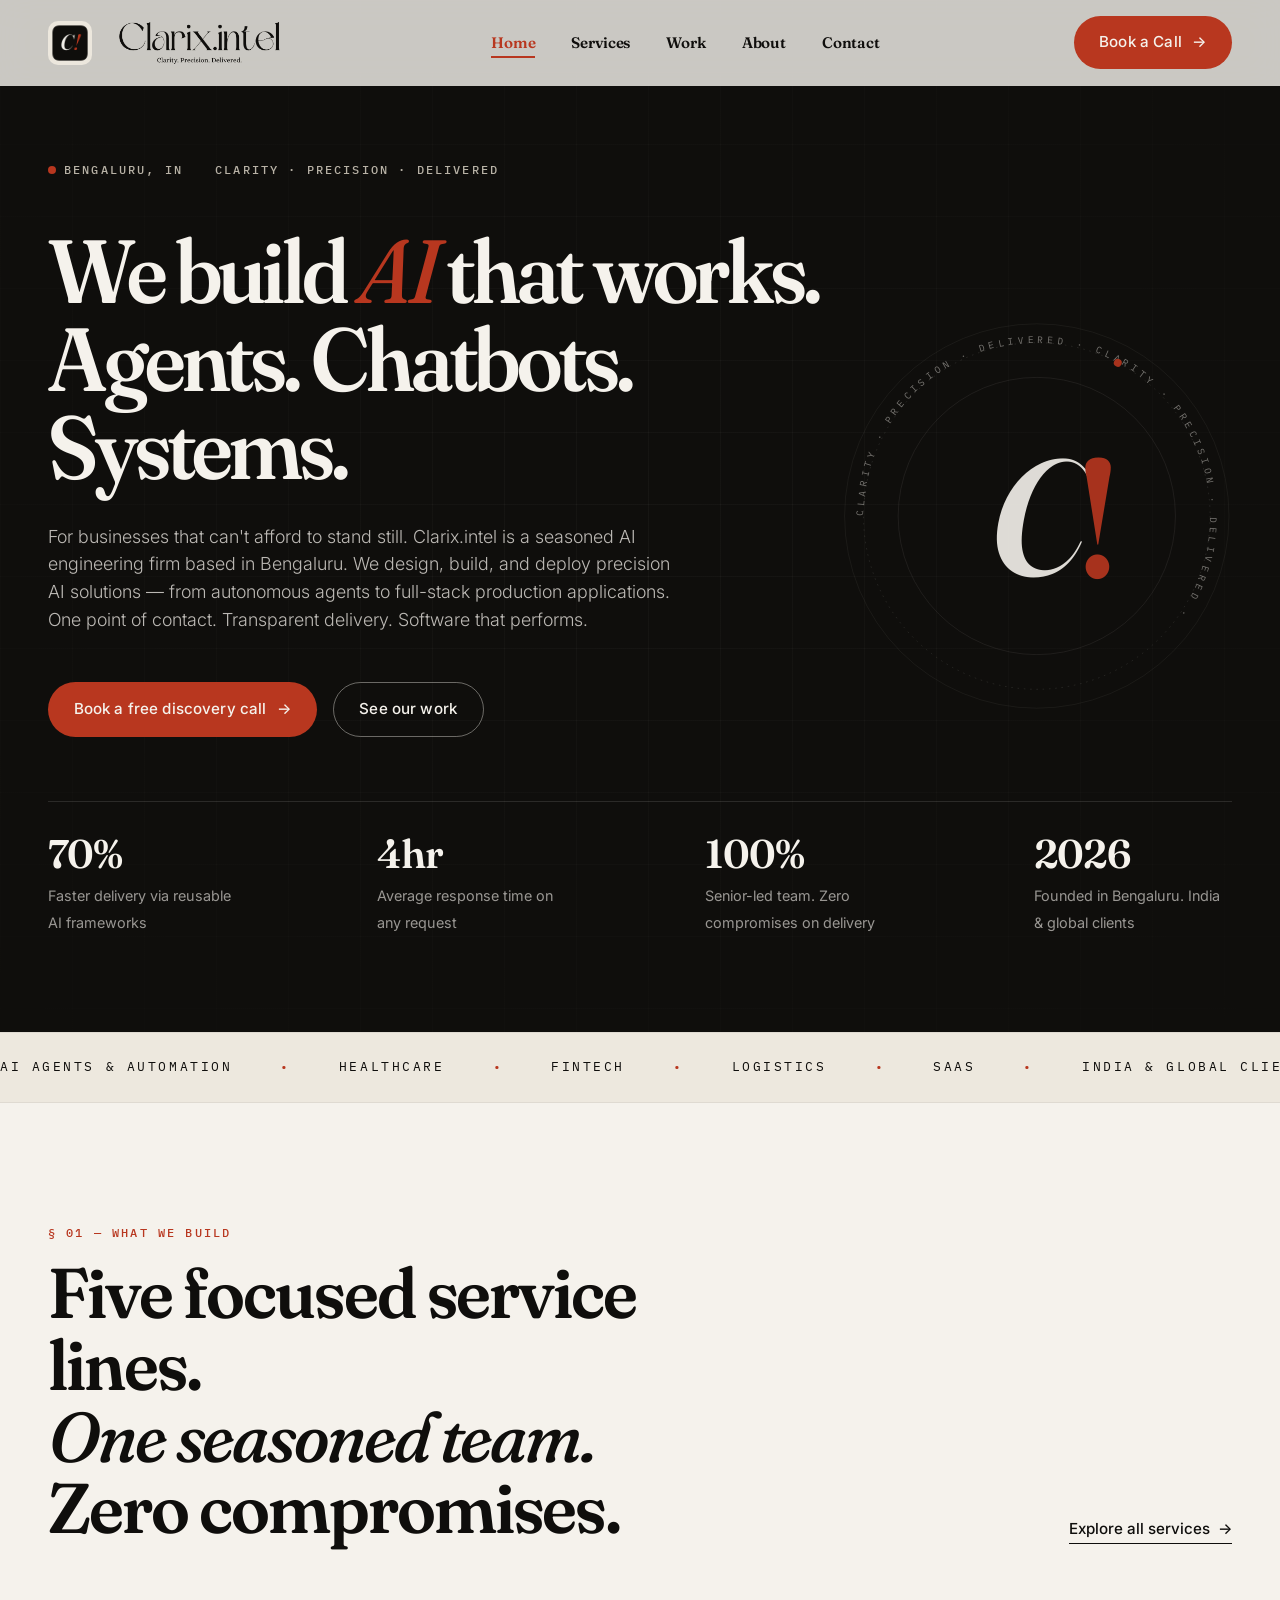
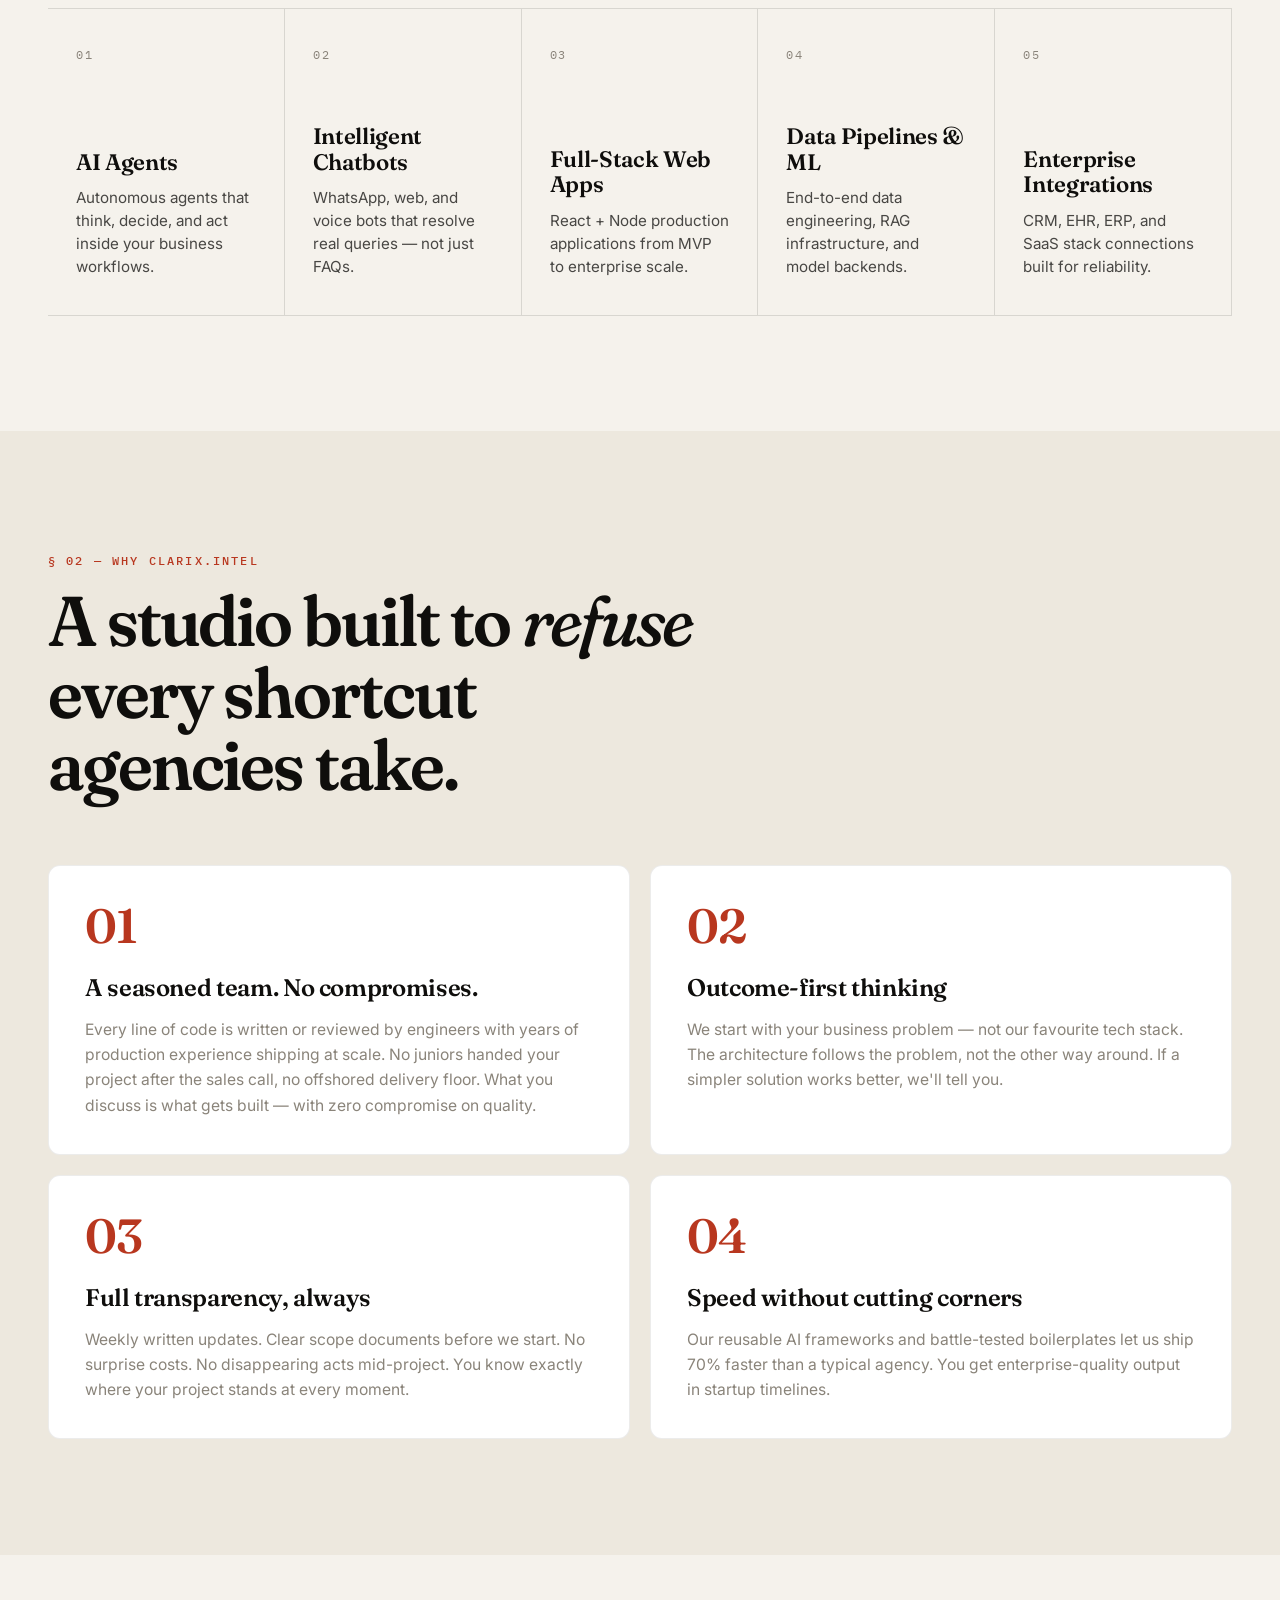
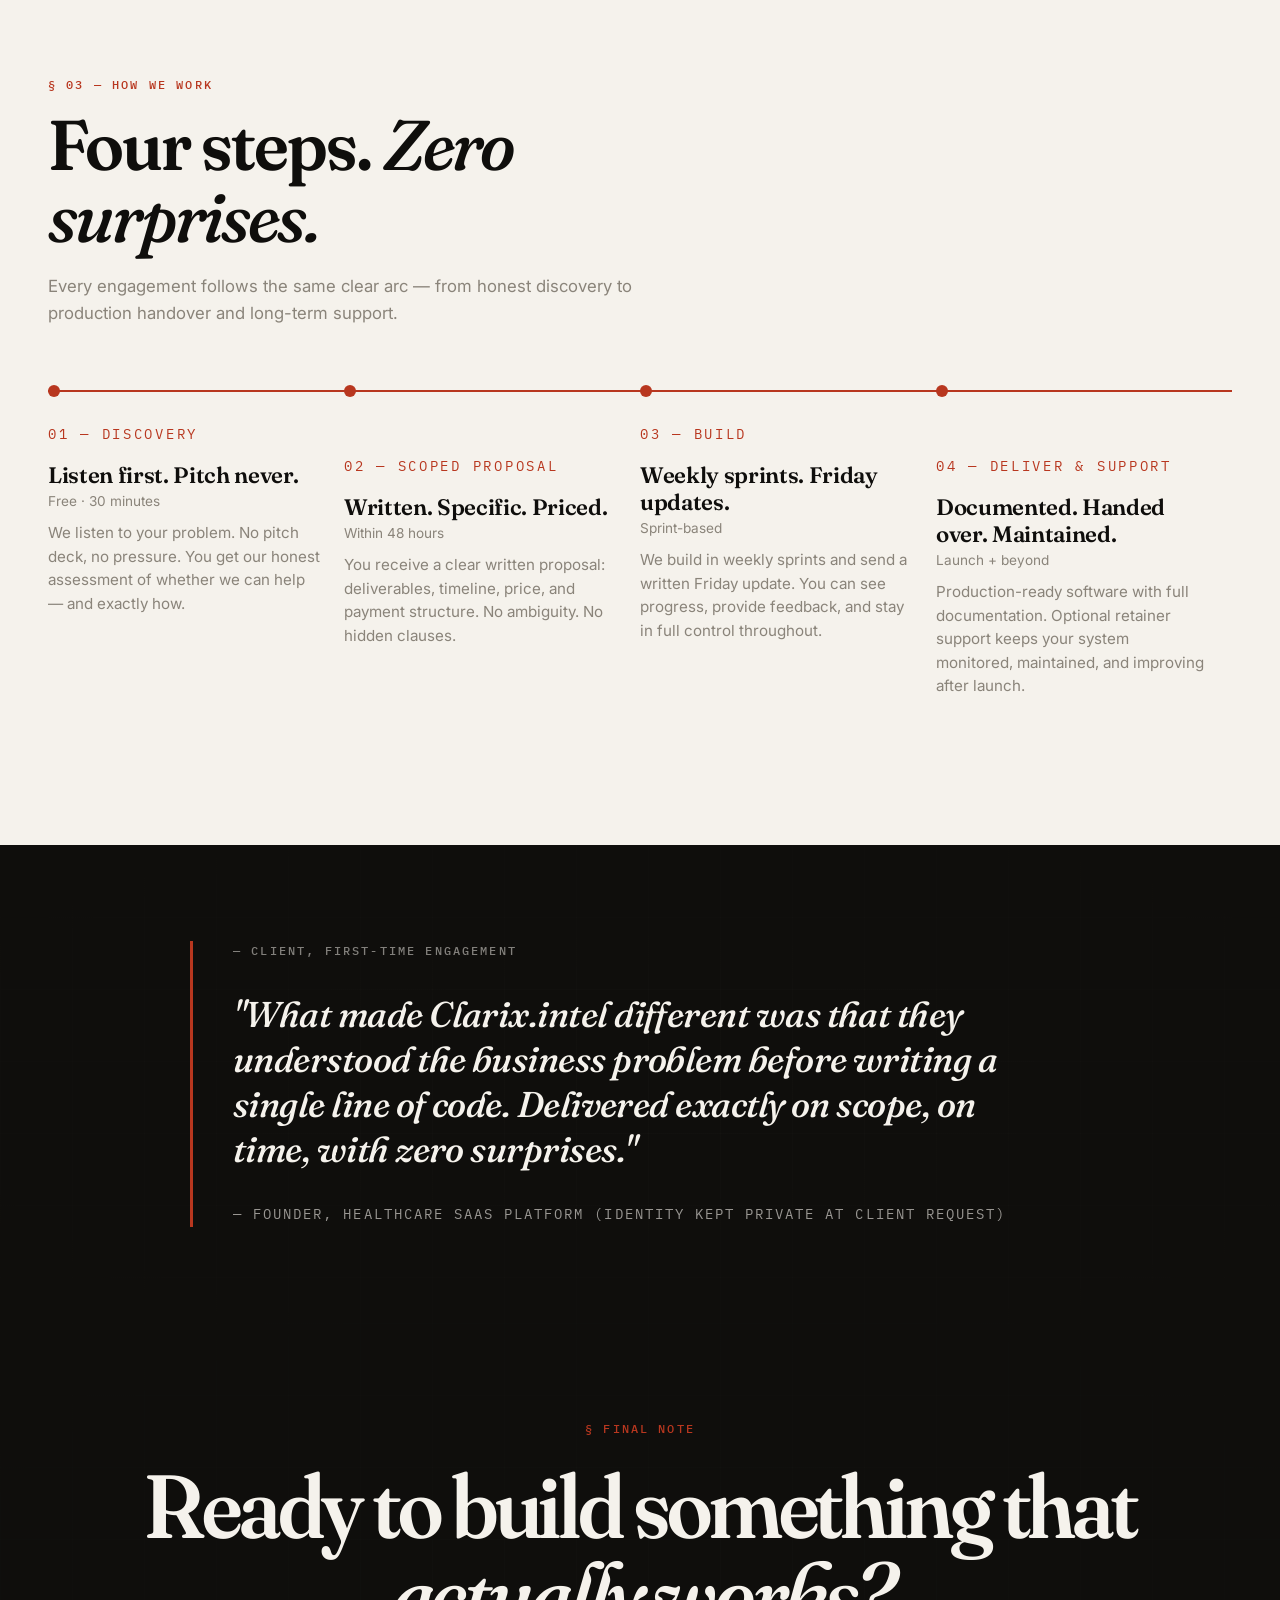
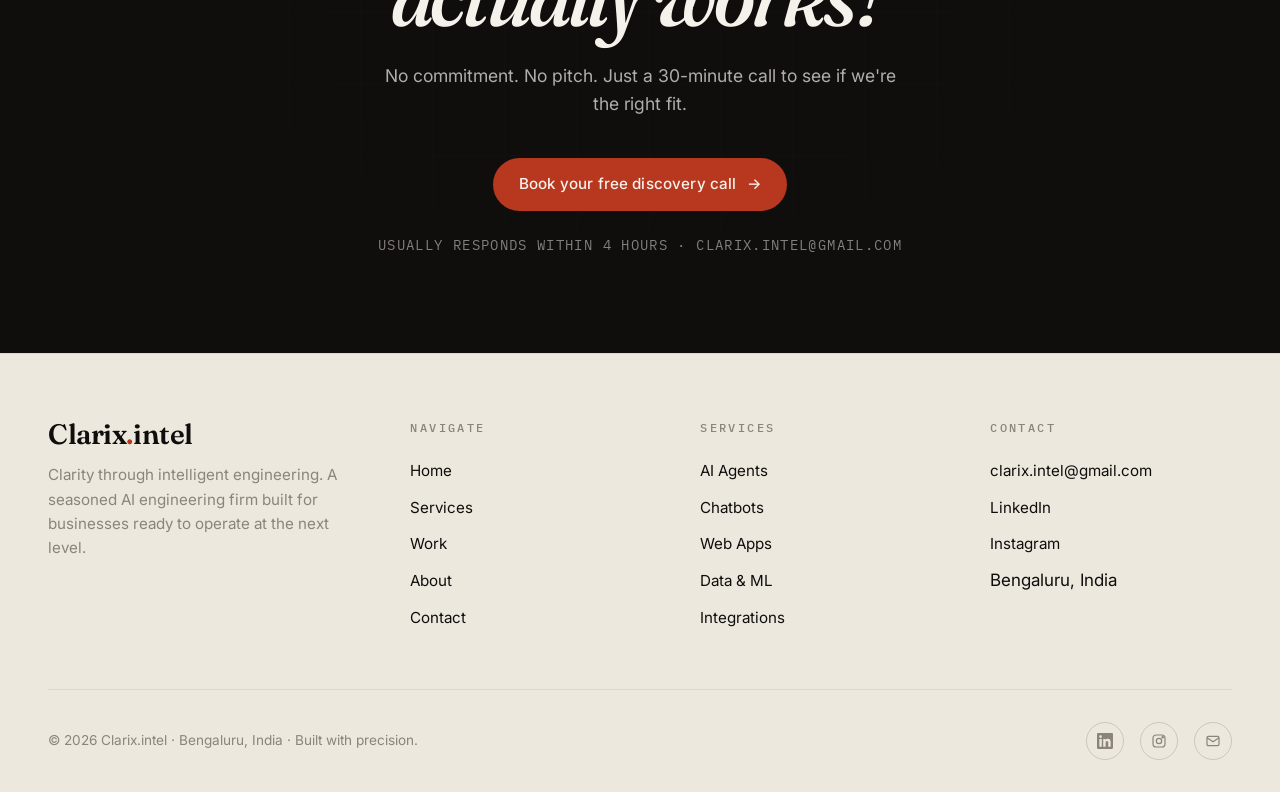
==== Portfolio/index.html @ 2ab8d665 "add Clarix project files" ====
<!DOCTYPE html>
<html lang="en">
<head>
    <meta charset="UTF-8" />
    <meta name="viewport" content="width=device-width, initial-scale=1.0" />
    <title>Clarix.intel — Clarity through intelligent engineering</title>
    <meta name="description" content="Clarix.intel is a seasoned AI engineering firm based in Bengaluru. We build AI agents, chatbots, automation systems, and full-stack software for businesses ready to operate at the next level." />
    <link rel="preconnect" href="https://fonts.googleapis.com" />
    <link rel="preconnect" href="https://fonts.gstatic.com" crossorigin />
    <link href="https://fonts.googleapis.com/css2?family=Fraunces:ital,opsz,wght,SOFT,WONK@0,9..144,300..700,0..100,0..1;1,9..144,300..700,0..100,0..1&family=Inter:wght@300;400;500;600;700&family=IBM+Plex+Mono:wght@400;500;600&display=swap" rel="stylesheet" />
    <link rel="stylesheet" href="styles.css" />
</head>
<body data-page="home">

    <!-- NAV -->
    <nav class="nav">
        <div class="nav-inner">
            <a href="index.html" class="nav-brand" aria-label="Clarix.intel — home">
                <img class="nav-brand-mark" src="clarix-icon.png" alt="" />
                <img src="clarix-wordmark.png" alt="Clarix.intel" class="nav-brand-img" />
            </a>
            <ul class="nav-links">
                <li><a href="index.html" data-page="home">Home</a></li>
                <li><a href="services.html" data-page="services">Services</a></li>
                <li><a href="work.html" data-page="work">Work</a></li>
                <li><a href="about.html" data-page="about">About</a></li>
                <li><a href="contact.html" data-page="contact">Contact</a></li>
            </ul>
            <div class="nav-cta">
                <a href="contact.html" class="btn btn-rust">Book a Call <span class="arrow">→</span></a>
                <button class="nav-toggle" aria-label="Toggle menu">
                    <span></span><span></span><span></span>
                </button>
            </div>
        </div>
    </nav>

    <!-- MOBILE MENU -->
    <div class="mobile-menu">
        <a href="index.html" data-page="home">Home</a>
        <a href="services.html" data-page="services">Services</a>
        <a href="work.html" data-page="work">Work</a>
        <a href="about.html" data-page="about">About</a>
        <a href="contact.html" data-page="contact">Contact</a>
        <a href="contact.html" class="btn btn-rust">Book a Call →</a>
    </div>

    <!-- HERO -->
    <section class="hero">
        <div class="hero-grid-bg"></div>

        <!-- Animated editorial mark -->
        <div class="hero-decor">
            <svg class="hero-mark" viewBox="0 0 520 520" fill="none" xmlns="http://www.w3.org/2000/svg" aria-hidden="true">
                <defs>
                    <path id="circlePath" d="M 260,260 m -220,0 a 220,220 0 1,1 440,0 a 220,220 0 1,1 -440,0" />
                </defs>
                <circle cx="260" cy="260" r="244" stroke="rgba(245, 242, 236, 0.08)" stroke-width="1" />
                <circle cx="260" cy="260" r="220" stroke="rgba(245, 242, 236, 0.14)" stroke-width="1" stroke-dasharray="2 6" />
                <circle cx="260" cy="260" r="176" stroke="rgba(245, 242, 236, 0.1)" stroke-width="1" />
                <text font-family="IBM Plex Mono, monospace" font-size="12" letter-spacing="6" fill="rgba(245, 242, 236, 0.5)">
                    <textPath href="#circlePath" startOffset="0">
                        CLARITY · PRECISION · DELIVERED · CLARITY · PRECISION · DELIVERED ·
                    </textPath>
                </text>
                <g transform="translate(260 260)">
                    <text text-anchor="middle" dominant-baseline="central" font-family="Fraunces, serif" font-weight="600" font-size="210" fill="#F5F2EC" font-style="italic">C</text>
                    <text text-anchor="middle" dominant-baseline="central" font-family="Fraunces, serif" font-weight="600" font-size="210" fill="#B8371F" x="78" y="2">!</text>
                </g>
                <circle cx="260" cy="40" r="5" fill="#B8371F">
                    <animateTransform attributeName="transform" type="rotate" from="0 260 260" to="360 260 260" dur="28s" repeatCount="indefinite" />
                </circle>
            </svg>
        </div>

        <div class="hero-inner">
            <div class="hero-meta reveal">
                <span class="eyebrow"><span class="pulse"></span>BENGALURU, IN</span>
                <span class="eyebrow">CLARITY · PRECISION · DELIVERED</span>
            </div>

            <h1 class="display-xl reveal reveal-delay-1">
                We build <em>AI</em> that works.<br>
                Agents. Chatbots.<br>
                Systems.
            </h1>

            <p class="hero-sub reveal reveal-delay-2">
                For businesses that can't afford to stand still. Clarix.intel is a seasoned AI engineering firm based in Bengaluru. We design, build, and deploy precision AI solutions — from autonomous agents to full-stack production applications. One point of contact. Transparent delivery. Software that performs.
            </p>

            <div class="hero-ctas reveal reveal-delay-3">
                <a href="contact.html" class="btn btn-rust">Book a free discovery call <span class="arrow">→</span></a>
                <a href="work.html" class="btn btn-outline-cream">See our work</a>
            </div>

            <div class="hero-bottom">
                <div class="hero-stat reveal reveal-delay-2">
                    <span class="num"><span data-count="70" data-suffix="%">0%</span></span>
                    <span class="lbl">Faster delivery via reusable AI frameworks</span>
                </div>
                <div class="hero-stat reveal reveal-delay-3">
                    <span class="num"><span data-count="4" data-suffix="hr">0hr</span></span>
                    <span class="lbl">Average response time on any request</span>
                </div>
                <div class="hero-stat reveal reveal-delay-4">
                    <span class="num"><span data-count="100" data-suffix="%">0%</span></span>
                    <span class="lbl">Senior-led team. Zero compromises on delivery</span>
                </div>
                <div class="hero-stat reveal reveal-delay-5">
                    <span class="num">2026</span>
                    <span class="lbl">Founded in Bengaluru. India &amp; global clients</span>
                </div>
            </div>
        </div>
    </section>

    <!-- TRUST BAR / MARQUEE -->
    <section class="marquee">
        <div class="marquee-track">
            <span class="marquee-item">AI Agents &amp; Automation</span>
            <span class="marquee-item">Healthcare</span>
            <span class="marquee-item">Fintech</span>
            <span class="marquee-item">Logistics</span>
            <span class="marquee-item">SaaS</span>
            <span class="marquee-item">India &amp; Global Clients</span>
            <span class="marquee-item">Production-grade Delivery</span>
            <span class="marquee-item">AI Agents &amp; Automation</span>
            <span class="marquee-item">Healthcare</span>
            <span class="marquee-item">Fintech</span>
            <span class="marquee-item">Logistics</span>
            <span class="marquee-item">SaaS</span>
            <span class="marquee-item">India &amp; Global Clients</span>
            <span class="marquee-item">Production-grade Delivery</span>
        </div>
    </section>

    <!-- WHAT WE BUILD -->
    <section class="section">
        <div class="container">
            <div class="section-head reveal">
                <div class="section-head-text">
                    <span class="eyebrow eyebrow-rust">§ 01 — WHAT WE BUILD</span>
                    <h2 class="display-lg">Five focused service lines.<br><em>One seasoned team.</em> Zero compromises.</h2>
                </div>
                <a href="services.html" class="text-link">Explore all services <span>→</span></a>
            </div>

            <div class="service-tiles reveal">
                <a href="services.html#agents" class="service-tile">
                    <div class="service-tile-head">
                        <span class="service-tile-num">01</span>
                        <span class="service-tile-arrow">↗</span>
                    </div>
                    <div>
                        <h3>AI Agents</h3>
                        <p>Autonomous agents that think, decide, and act inside your business workflows.</p>
                    </div>
                </a>
                <a href="services.html#chatbots" class="service-tile">
                    <div class="service-tile-head">
                        <span class="service-tile-num">02</span>
                        <span class="service-tile-arrow">↗</span>
                    </div>
                    <div>
                        <h3>Intelligent Chatbots</h3>
                        <p>WhatsApp, web, and voice bots that resolve real queries — not just FAQs.</p>
                    </div>
                </a>
                <a href="services.html#webapps" class="service-tile">
                    <div class="service-tile-head">
                        <span class="service-tile-num">03</span>
                        <span class="service-tile-arrow">↗</span>
                    </div>
                    <div>
                        <h3>Full-Stack Web Apps</h3>
                        <p>React + Node production applications from MVP to enterprise scale.</p>
                    </div>
                </a>
                <a href="services.html#data" class="service-tile">
                    <div class="service-tile-head">
                        <span class="service-tile-num">04</span>
                        <span class="service-tile-arrow">↗</span>
                    </div>
                    <div>
                        <h3>Data Pipelines &amp; ML</h3>
                        <p>End-to-end data engineering, RAG infrastructure, and model backends.</p>
                    </div>
                </a>
                <a href="services.html#integrations" class="service-tile">
                    <div class="service-tile-head">
                        <span class="service-tile-num">05</span>
                        <span class="service-tile-arrow">↗</span>
                    </div>
                    <div>
                        <h3>Enterprise Integrations</h3>
                        <p>CRM, EHR, ERP, and SaaS stack connections built for reliability.</p>
                    </div>
                </a>
            </div>
        </div>
    </section>

    <!-- WHY CLARIX -->
    <section class="section section-cream-2">
        <div class="container">
            <div class="section-head reveal">
                <div class="section-head-text">
                    <span class="eyebrow eyebrow-rust">§ 02 — WHY CLARIX.INTEL</span>
                    <h2 class="display-lg">A studio built to <em>refuse</em> every shortcut agencies take.</h2>
                </div>
            </div>

            <div class="diff-grid">
                <div class="diff-card reveal">
                    <span class="diff-card-num">01</span>
                    <h3>A seasoned team. No compromises.</h3>
                    <p>Every line of code is written or reviewed by engineers with years of production experience shipping at scale. No juniors handed your project after the sales call, no offshored delivery floor. What you discuss is what gets built — with zero compromise on quality.</p>
                </div>
                <div class="diff-card reveal reveal-delay-1">
                    <span class="diff-card-num">02</span>
                    <h3>Outcome-first thinking</h3>
                    <p>We start with your business problem — not our favourite tech stack. The architecture follows the problem, not the other way around. If a simpler solution works better, we'll tell you.</p>
                </div>
                <div class="diff-card reveal reveal-delay-2">
                    <span class="diff-card-num">03</span>
                    <h3>Full transparency, always</h3>
                    <p>Weekly written updates. Clear scope documents before we start. No surprise costs. No disappearing acts mid-project. You know exactly where your project stands at every moment.</p>
                </div>
                <div class="diff-card reveal reveal-delay-3">
                    <span class="diff-card-num">04</span>
                    <h3>Speed without cutting corners</h3>
                    <p>Our reusable AI frameworks and battle-tested boilerplates let us ship 70% faster than a typical agency. You get enterprise-quality output in startup timelines.</p>
                </div>
            </div>
        </div>
    </section>

    <!-- HOW WE WORK -->
    <section class="section">
        <div class="container">
            <div class="section-head reveal">
                <div class="section-head-text">
                    <span class="eyebrow eyebrow-rust">§ 03 — HOW WE WORK</span>
                    <h2 class="display-lg">Four steps. <em>Zero surprises.</em></h2>
                    <p>Every engagement follows the same clear arc — from honest discovery to production handover and long-term support.</p>
                </div>
            </div>

            <div class="process reveal">
                <div class="process-step">
                    <span class="num">01 — DISCOVERY</span>
                    <h3>Listen first. Pitch never. <span class="time">Free · 30 minutes</span></h3>
                    <p>We listen to your problem. No pitch deck, no pressure. You get our honest assessment of whether we can help — and exactly how.</p>
                </div>
                <div class="process-step">
                    <span class="num">02 — SCOPED PROPOSAL</span>
                    <h3>Written. Specific. Priced. <span class="time">Within 48 hours</span></h3>
                    <p>You receive a clear written proposal: deliverables, timeline, price, and payment structure. No ambiguity. No hidden clauses.</p>
                </div>
                <div class="process-step">
                    <span class="num">03 — BUILD</span>
                    <h3>Weekly sprints. Friday updates. <span class="time">Sprint-based</span></h3>
                    <p>We build in weekly sprints and send a written Friday update. You can see progress, provide feedback, and stay in full control throughout.</p>
                </div>
                <div class="process-step">
                    <span class="num">04 — DELIVER &amp; SUPPORT</span>
                    <h3>Documented. Handed over. Maintained. <span class="time">Launch + beyond</span></h3>
                    <p>Production-ready software with full documentation. Optional retainer support keeps your system monitored, maintained, and improving after launch.</p>
                </div>
            </div>
        </div>
    </section>

    <!-- TESTIMONIAL -->
    <section class="testimonial reveal">
        <div class="hero-grid-bg" style="opacity:0.4"></div>
        <div class="testimonial-inner" style="position:relative; z-index:2">
            <span class="eyebrow eyebrow-cream mb-md" style="display:block; color:rgba(245,242,236,0.5); margin-bottom:2rem;">— CLIENT, FIRST-TIME ENGAGEMENT</span>
            <blockquote>
                "What made Clarix.intel different was that they understood the business problem before writing a single line of code. Delivered exactly on scope, on time, with zero surprises."
            </blockquote>
            <cite>— Founder, Healthcare SaaS Platform (identity kept private at client request)</cite>
        </div>
    </section>

    <!-- BOTTOM CTA -->
    <section class="big-cta">
        <div class="hero-grid-bg" style="opacity:0.35"></div>
        <div class="container" style="position:relative; z-index:2">
            <div class="reveal">
                <span class="eyebrow eyebrow-rust mb-md" style="display:block; margin-bottom:1.5rem;">§ FINAL NOTE</span>
                <h2 class="display-xl">Ready to build something that <em>actually works?</em></h2>
                <p>No commitment. No pitch. Just a 30-minute call to see if we're the right fit.</p>
                <a href="contact.html" class="btn btn-rust">Book your free discovery call <span class="arrow">→</span></a>
                <div class="small-note">USUALLY RESPONDS WITHIN 4 HOURS · CLARIX.INTEL@GMAIL.COM</div>
            </div>
        </div>
    </section>

    <!-- FOOTER -->
    <footer class="footer">
        <div class="container">
            <div class="footer-main">
                <div class="footer-brand">
                    <div class="display-sm">Clarix<span class="text-rust">.</span>intel</div>
                    <p>Clarity through intelligent engineering. A seasoned AI engineering firm built for businesses ready to operate at the next level.</p>
                </div>
                <div class="footer-col">
                    <h4>Navigate</h4>
                    <ul>
                        <li><a href="index.html">Home</a></li>
                        <li><a href="services.html">Services</a></li>
                        <li><a href="work.html">Work</a></li>
                        <li><a href="about.html">About</a></li>
                        <li><a href="contact.html">Contact</a></li>
                    </ul>
                </div>
                <div class="footer-col">
                    <h4>Services</h4>
                    <ul>
                        <li><a href="services.html#agents">AI Agents</a></li>
                        <li><a href="services.html#chatbots">Chatbots</a></li>
                        <li><a href="services.html#webapps">Web Apps</a></li>
                        <li><a href="services.html#data">Data &amp; ML</a></li>
                        <li><a href="services.html#integrations">Integrations</a></li>
                    </ul>
                </div>
                <div class="footer-col">
                    <h4>Contact</h4>
                    <ul>
                        <li><a href="mailto:clarix.intel@gmail.com">clarix.intel@gmail.com</a></li>
                        <li><a href="https://www.linkedin.com/in/clarix-intel-0b2a25404" target="_blank" rel="noopener">LinkedIn</a></li>
                        <li><a href="https://instagram.com/clarix.intel" target="_blank" rel="noopener">Instagram</a></li>
                        <li>Bengaluru, India</li>
                    </ul>
                </div>
            </div>
            <div class="footer-bottom">
                <span>© 2026 Clarix.intel · Bengaluru, India · Built with precision.</span>
                <div class="footer-socials">
                    <a href="https://www.linkedin.com/in/clarix-intel-0b2a25404" aria-label="LinkedIn" target="_blank" rel="noopener">
                        <svg width="16" height="16" viewBox="0 0 24 24" fill="currentColor"><path d="M20.45 20.45h-3.55v-5.57c0-1.33-.03-3.04-1.85-3.04-1.85 0-2.14 1.45-2.14 2.94v5.67H9.35V9h3.41v1.56h.05c.48-.9 1.64-1.85 3.37-1.85 3.6 0 4.27 2.37 4.27 5.45v6.29zM5.34 7.43a2.06 2.06 0 1 1 0-4.12 2.06 2.06 0 0 1 0 4.12zM7.12 20.45H3.56V9h3.56v11.45zM22.22 0H1.77C.79 0 0 .77 0 1.72v20.56C0 23.23.79 24 1.77 24h20.45C23.2 24 24 23.23 24 22.28V1.72C24 .77 23.2 0 22.22 0z"/></svg>
                    </a>
                    <a href="https://instagram.com/clarix.intel" aria-label="Instagram" target="_blank" rel="noopener">
                        <svg width="16" height="16" viewBox="0 0 24 24" fill="none" stroke="currentColor" stroke-width="1.8"><rect x="3" y="3" width="18" height="18" rx="5"/><circle cx="12" cy="12" r="4"/><circle cx="17.5" cy="6.5" r="1" fill="currentColor"/></svg>
                    </a>
                    <a href="mailto:clarix.intel@gmail.com" aria-label="Email">
                        <svg width="16" height="16" viewBox="0 0 24 24" fill="none" stroke="currentColor" stroke-width="1.8"><rect x="3" y="5" width="18" height="14" rx="2"/><path d="m3 7 9 6 9-6"/></svg>
                    </a>
                </div>
            </div>
        </div>
    </footer>

    <script src="script.js"></script>
</body>
</html>
---- Portfolio/styles.css ----
/* ============================================
   CLARIX.INTEL — Editorial Portfolio Stylesheet
   Palette sourced from Concept 01 — Editorial Mark
   ============================================ */

:root {
    --ink: #0F0E0C;
    --ink-soft: #1C1A17;
    --rust: #B8371F;
    --rust-deep: #8F2815;
    --cream: #F5F2EC;
    --cream-2: #EDE8DE;
    --cream-3: #E4DED1;
    --stone: #8A847A;
    --stone-soft: #B8B2A6;
    --white: #FFFFFF;

    --font-display: "Fraunces", "Playfair Display", Georgia, serif;
    --font-body: "Inter", -apple-system, BlinkMacSystemFont, "Segoe UI", sans-serif;
    --font-mono: "IBM Plex Mono", "JetBrains Mono", ui-monospace, monospace;

    --max: 1280px;
    --gutter: clamp(1.25rem, 4vw, 3rem);

    --ease: cubic-bezier(0.22, 1, 0.36, 1);
    --ease-out: cubic-bezier(0.16, 1, 0.3, 1);
}

* { margin: 0; padding: 0; box-sizing: border-box; }

html {
    scroll-behavior: smooth;
    -webkit-font-smoothing: antialiased;
    -moz-osx-font-smoothing: grayscale;
}

body {
    font-family: var(--font-body);
    background: var(--cream);
    color: var(--ink);
    font-size: 17px;
    line-height: 1.6;
    overflow-x: hidden;
}

a { color: inherit; text-decoration: none; }
img { max-width: 100%; display: block; }
button { font-family: inherit; cursor: pointer; border: none; background: none; }

/* ============================================
   TYPOGRAPHY
   ============================================ */

.display {
    font-family: var(--font-display);
    font-weight: 600;
    letter-spacing: -0.02em;
    line-height: 1.02;
    font-variation-settings: "SOFT" 50, "WONK" 1;
}

.display-xl {
    font-family: var(--font-display);
    font-weight: 600;
    font-size: clamp(2.75rem, 7vw, 6.25rem);
    letter-spacing: -0.035em;
    line-height: 0.98;
    font-variation-settings: "SOFT" 50, "WONK" 1;
}

.display-lg {
    font-family: var(--font-display);
    font-weight: 600;
    font-size: clamp(2.25rem, 5.5vw, 4.5rem);
    letter-spacing: -0.03em;
    line-height: 1.02;
    font-variation-settings: "SOFT" 50, "WONK" 1;
}

.display-md {
    font-family: var(--font-display);
    font-weight: 600;
    font-size: clamp(1.75rem, 3.5vw, 2.75rem);
    letter-spacing: -0.02em;
    line-height: 1.1;
}

.display-sm {
    font-family: var(--font-display);
    font-weight: 600;
    font-size: clamp(1.35rem, 2.2vw, 1.75rem);
    letter-spacing: -0.015em;
    line-height: 1.2;
}

.eyebrow {
    font-family: var(--font-mono);
    font-size: 0.75rem;
    font-weight: 500;
    letter-spacing: 0.18em;
    text-transform: uppercase;
    color: var(--stone);
}

.eyebrow-rust { color: var(--rust); }
.eyebrow-cream { color: var(--cream); }

.italic { font-style: italic; }

em, .accent-italic {
    font-style: italic;
    font-family: var(--font-display);
    font-weight: 500;
}

/* ============================================
   LAYOUT
   ============================================ */

.container {
    max-width: var(--max);
    margin: 0 auto;
    padding-left: var(--gutter);
    padding-right: var(--gutter);
}

.section {
    padding: clamp(4rem, 9vw, 7.5rem) 0;
    position: relative;
}

.section-tight { padding: clamp(3rem, 6vw, 5rem) 0; }

.section-dark {
    background: var(--ink);
    color: var(--cream);
}

.section-cream-2 { background: var(--cream-2); }

.grid { display: grid; gap: 2rem; }
.grid-2 { grid-template-columns: repeat(2, 1fr); }
.grid-3 { grid-template-columns: repeat(3, 1fr); }
.grid-4 { grid-template-columns: repeat(4, 1fr); }
.grid-5 { grid-template-columns: repeat(5, 1fr); }

@media (max-width: 960px) {
    .grid-5, .grid-4 { grid-template-columns: repeat(2, 1fr); }
    .grid-3 { grid-template-columns: 1fr; }
}

@media (max-width: 640px) {
    .grid-2, .grid-4 { grid-template-columns: 1fr; }
}

.flex { display: flex; }
.flex-center { display: flex; align-items: center; justify-content: center; }
.flex-between { display: flex; align-items: center; justify-content: space-between; }
.flex-col { display: flex; flex-direction: column; }
.gap-1 { gap: 1rem; }
.gap-2 { gap: 2rem; }

/* ============================================
   NAVBAR
   ============================================ */

.nav {
    position: fixed;
    top: 0; left: 0; right: 0;
    z-index: 100;
    padding: 1rem 0;
    background: rgba(245, 242, 236, 0.82);
    backdrop-filter: blur(18px) saturate(160%);
    -webkit-backdrop-filter: blur(18px) saturate(160%);
    border-bottom: 1px solid transparent;
    transition: all 0.35s var(--ease);
}

.nav.scrolled {
    border-bottom-color: rgba(15, 14, 12, 0.08);
    padding: 0.6rem 0;
}

.nav-inner {
    max-width: var(--max);
    margin: 0 auto;
    padding: 0 var(--gutter);
    display: flex;
    align-items: center;
    justify-content: space-between;
    gap: 2rem;
}

.nav-brand {
    font-family: var(--font-display);
    font-weight: 700;
    font-size: 1.5rem;
    letter-spacing: -0.02em;
    color: var(--ink);
    display: flex;
    align-items: center;
    gap: 0.65rem;
    font-variation-settings: "SOFT" 100, "WONK" 1;
}

.nav-brand .dot {
    color: var(--rust);
    font-weight: 700;
}

.nav-brand-img {
    height: 52px;
    width: auto;
    display: block;
    transition: opacity 0.3s ease, height 0.35s var(--ease);
}

.nav-brand:hover .nav-brand-img { opacity: 0.85; }

.nav.scrolled .nav-brand-img { height: 44px; }

@media (max-width: 720px) {
    .nav-brand-img { height: 44px; }
    .nav.scrolled .nav-brand-img { height: 36px; }
    .nav-brand-mark { width: 38px; height: 38px; }
    .nav.scrolled .nav-brand-mark { width: 34px; height: 34px; }
}

@media (max-width: 480px) {
    .nav-brand-img { height: 36px; }
    .nav.scrolled .nav-brand-img { height: 30px; }
    .nav-brand-mark { width: 32px; height: 32px; }
}

.nav-brand-mark {
    width: 44px;
    height: 44px;
    border-radius: 10px;
    display: block;
    object-fit: contain;
    transition: transform 0.4s var(--ease);
}

.nav-brand:hover .nav-brand-mark { transform: rotate(-6deg) scale(1.04); }

.nav.scrolled .nav-brand-mark { width: 38px; height: 38px; }

.nav-links {
    display: flex;
    align-items: center;
    gap: 2.25rem;
    list-style: none;
}

.nav-links a {
    font-family: var(--font-display);
    font-size: 0.95rem;
    font-weight: 600;
    letter-spacing: -0.01em;
    color: var(--ink);
    position: relative;
    padding: 0.25rem 0;
    transition: color 0.25s ease;
}

.nav-links a::after {
    content: "";
    position: absolute;
    bottom: -2px;
    left: 0;
    width: 0;
    height: 1.5px;
    background: var(--rust);
    transition: width 0.35s var(--ease);
}

.nav-links a:hover::after,
.nav-links a.active::after { width: 100%; }
.nav-links a.active { color: var(--rust); }

.nav-cta { display: flex; align-items: center; gap: 1rem; }

.nav-toggle {
    display: none;
    width: 44px; height: 44px;
    position: relative;
    border: 1px solid var(--ink);
    border-radius: 50%;
    background: transparent;
}

.nav-toggle span {
    position: absolute;
    left: 11px; right: 11px;
    height: 1.5px;
    background: var(--ink);
    transition: all 0.35s var(--ease);
}

.nav-toggle span:nth-child(1) { top: 16px; }
.nav-toggle span:nth-child(2) { top: 22px; }
.nav-toggle span:nth-child(3) { top: 28px; }

.nav-toggle.open span:nth-child(1) { top: 22px; transform: rotate(45deg); }
.nav-toggle.open span:nth-child(2) { opacity: 0; }
.nav-toggle.open span:nth-child(3) { top: 22px; transform: rotate(-45deg); }

@media (max-width: 900px) {
    .nav-links, .nav-cta .btn { display: none; }
    .nav-toggle { display: block; }
}

.mobile-menu {
    position: fixed;
    top: 0; left: 0;
    width: 100%; height: 100vh;
    background: var(--cream);
    z-index: 99;
    padding: 6rem 2rem 2rem;
    transform: translateY(-100%);
    transition: transform 0.5s var(--ease);
    display: flex;
    flex-direction: column;
    gap: 0;
}

.mobile-menu.open { transform: translateY(0); }

.mobile-menu a {
    font-family: var(--font-display);
    font-size: 2.5rem;
    font-weight: 600;
    color: var(--ink);
    padding: 1rem 0;
    border-bottom: 1px solid rgba(15, 14, 12, 0.1);
    letter-spacing: -0.02em;
}

.mobile-menu a:last-child { border-bottom: none; }

.mobile-menu .btn {
    margin-top: 2rem;
    align-self: flex-start;
    font-family: var(--font-body);
    font-size: 1rem;
    padding: 1rem 2rem;
    border-radius: 999px;
}

/* ============================================
   BUTTONS
   ============================================ */

.btn {
    display: inline-flex;
    align-items: center;
    gap: 0.65rem;
    padding: 0.9rem 1.6rem;
    font-size: 0.95rem;
    font-weight: 500;
    letter-spacing: 0.01em;
    border-radius: 999px;
    transition: all 0.35s var(--ease);
    cursor: pointer;
    white-space: nowrap;
    position: relative;
    overflow: hidden;
}

.btn-primary {
    background: var(--ink);
    color: var(--cream);
}

.btn-primary:hover {
    background: var(--rust);
    transform: translateY(-1px);
}

.btn-rust {
    background: var(--rust);
    color: var(--cream);
}

.btn-rust:hover {
    background: var(--rust-deep);
    transform: translateY(-1px);
}

.btn-outline {
    background: transparent;
    color: var(--ink);
    border: 1px solid var(--ink);
}

.btn-outline:hover {
    background: var(--ink);
    color: var(--cream);
}

.btn-outline-cream {
    background: transparent;
    color: var(--cream);
    border: 1px solid rgba(245, 242, 236, 0.4);
}

.btn-outline-cream:hover {
    background: var(--cream);
    color: var(--ink);
    border-color: var(--cream);
}

.btn .arrow {
    display: inline-block;
    transition: transform 0.35s var(--ease);
}

.btn:hover .arrow { transform: translateX(4px); }

.text-link {
    display: inline-flex;
    align-items: center;
    gap: 0.5rem;
    font-size: 0.95rem;
    font-weight: 500;
    color: var(--ink);
    border-bottom: 1px solid var(--ink);
    padding-bottom: 2px;
    transition: all 0.3s ease;
}

.text-link:hover {
    color: var(--rust);
    border-color: var(--rust);
    gap: 0.75rem;
}

/* ============================================
   HERO
   ============================================ */

.hero {
    position: relative;
    min-height: 100vh;
    padding: 10rem 0 6rem;
    background: var(--ink);
    color: var(--cream);
    overflow: hidden;
    display: flex;
    align-items: center;
}

.hero-inner {
    position: relative;
    z-index: 2;
    max-width: var(--max);
    margin: 0 auto;
    padding: 0 var(--gutter);
    width: 100%;
}

.hero-meta {
    display: flex;
    gap: 2rem;
    align-items: center;
    margin-bottom: 3rem;
    flex-wrap: wrap;
}

.hero-meta .eyebrow { color: var(--stone-soft); }

.hero-meta .pulse {
    width: 8px; height: 8px;
    background: var(--rust);
    border-radius: 50%;
    position: relative;
    display: inline-block;
    margin-right: 0.5rem;
    box-shadow: 0 0 0 0 rgba(184, 55, 31, 0.6);
    animation: pulse 2.2s infinite;
}

@keyframes pulse {
    0% { box-shadow: 0 0 0 0 rgba(184, 55, 31, 0.6); }
    70% { box-shadow: 0 0 0 14px rgba(184, 55, 31, 0); }
    100% { box-shadow: 0 0 0 0 rgba(184, 55, 31, 0); }
}

.hero h1 {
    max-width: 16ch;
    margin-bottom: 2rem;
}

.hero h1 em {
    color: var(--rust);
    font-style: italic;
    font-weight: 500;
}

.hero-sub {
    font-size: clamp(1.05rem, 1.4vw, 1.25rem);
    line-height: 1.55;
    color: rgba(245, 242, 236, 0.75);
    max-width: 58ch;
    margin-bottom: 3rem;
    font-weight: 300;
}

.hero-ctas {
    display: flex;
    gap: 1rem;
    flex-wrap: wrap;
}

.hero-decor {
    position: absolute;
    top: 0; right: 0;
    width: 55%;
    height: 100%;
    z-index: 1;
    opacity: 0.9;
    pointer-events: none;
}

.hero-mark {
    position: absolute;
    right: clamp(-2rem, 3vw, 4rem);
    top: 50%;
    transform: translateY(-50%);
    width: clamp(260px, 32vw, 520px);
    height: clamp(260px, 32vw, 520px);
    animation: float 16s ease-in-out infinite;
}

@keyframes float {
    0%, 100% { transform: translateY(-50%) rotate(0deg); }
    50% { transform: translateY(-52%) rotate(3deg); }
}

.hero-grid-bg {
    position: absolute;
    inset: 0;
    background-image:
        linear-gradient(rgba(245, 242, 236, 0.035) 1px, transparent 1px),
        linear-gradient(90deg, rgba(245, 242, 236, 0.035) 1px, transparent 1px);
    background-size: 72px 72px;
    mask-image: radial-gradient(ellipse 80% 80% at 50% 50%, black, transparent);
    -webkit-mask-image: radial-gradient(ellipse 80% 80% at 50% 50%, black, transparent);
}

.hero-bottom {
    display: flex;
    align-items: flex-end;
    justify-content: space-between;
    margin-top: 4rem;
    padding-top: 2rem;
    border-top: 1px solid rgba(245, 242, 236, 0.12);
    flex-wrap: wrap;
    gap: 2rem;
}

.hero-stat { max-width: 18ch; }
.hero-stat .num {
    font-family: var(--font-display);
    font-size: 2.5rem;
    font-weight: 600;
    color: var(--cream);
    letter-spacing: -0.02em;
    line-height: 1;
    display: block;
    margin-bottom: 0.5rem;
}
.hero-stat .lbl {
    font-size: 0.9rem;
    color: rgba(245, 242, 236, 0.6);
    line-height: 1.4;
}

@media (max-width: 900px) {
    .hero { min-height: auto; padding: 8rem 0 4rem; }
    .hero-decor { opacity: 0.35; width: 100%; }
    .hero-mark { right: -20%; }
}

/* ============================================
   PAGE HEADER (non-hero pages)
   ============================================ */

.page-header {
    background: var(--ink);
    color: var(--cream);
    padding: 9rem 0 5rem;
    position: relative;
    overflow: hidden;
}

.page-header .hero-grid-bg { opacity: 0.6; }

.page-header h1 {
    max-width: 22ch;
    margin-bottom: 1.5rem;
}

.page-header .hero-sub { margin-bottom: 0; }

.page-header-inner { position: relative; z-index: 2; }

/* ============================================
   MARQUEE / TRUST BAR
   ============================================ */

.marquee {
    background: var(--cream-2);
    padding: 1.5rem 0;
    overflow: hidden;
    border-top: 1px solid rgba(15, 14, 12, 0.06);
    border-bottom: 1px solid rgba(15, 14, 12, 0.06);
}

.marquee-track {
    display: flex;
    white-space: nowrap;
    animation: marquee 40s linear infinite;
    gap: 3rem;
    width: fit-content;
}

.marquee-item {
    font-family: var(--font-mono);
    font-size: 0.8rem;
    letter-spacing: 0.2em;
    text-transform: uppercase;
    color: var(--ink);
    display: inline-flex;
    align-items: center;
    gap: 3rem;
}

.marquee-item::after {
    content: "•";
    color: var(--rust);
}

@keyframes marquee {
    from { transform: translateX(0); }
    to { transform: translateX(-50%); }
}

/* ============================================
   SECTION HEAD
   ============================================ */

.section-head {
    margin-bottom: 4rem;
    display: flex;
    align-items: flex-end;
    justify-content: space-between;
    gap: 3rem;
    flex-wrap: wrap;
}

.section-head-text { max-width: 60ch; }
.section-head h2 { margin-top: 0.75rem; }
.section-head p {
    margin-top: 1.25rem;
    color: var(--stone);
    font-size: 1.05rem;
    line-height: 1.6;
}

.section-head-dark p { color: rgba(245, 242, 236, 0.7); }

/* ============================================
   SERVICE TILES (home)
   ============================================ */

.service-tiles {
    display: grid;
    grid-template-columns: repeat(5, 1fr);
    gap: 0;
    border-top: 1px solid rgba(15, 14, 12, 0.12);
}

.service-tile {
    padding: 2.25rem 1.75rem;
    border-right: 1px solid rgba(15, 14, 12, 0.12);
    border-bottom: 1px solid rgba(15, 14, 12, 0.12);
    transition: background 0.4s var(--ease);
    position: relative;
    cursor: pointer;
    display: flex;
    flex-direction: column;
    justify-content: space-between;
    min-height: 260px;
}

.service-tile:last-child { border-right: 1px solid rgba(15, 14, 12, 0.12); }

.service-tile:hover {
    background: var(--ink);
    color: var(--cream);
}

.service-tile:hover .service-tile-num { color: var(--rust); }
.service-tile:hover .service-tile-arrow { opacity: 1; transform: translate(4px, -4px); }

.service-tile-head {
    display: flex;
    justify-content: space-between;
    align-items: flex-start;
    margin-bottom: 3rem;
}

.service-tile-num {
    font-family: var(--font-mono);
    font-size: 0.75rem;
    letter-spacing: 0.15em;
    color: var(--stone);
    transition: color 0.3s ease;
}

.service-tile-arrow {
    opacity: 0;
    transition: all 0.35s var(--ease);
    font-size: 1.2rem;
}

.service-tile h3 {
    font-family: var(--font-display);
    font-size: 1.4rem;
    font-weight: 600;
    letter-spacing: -0.015em;
    margin-bottom: 0.75rem;
    line-height: 1.15;
}

.service-tile p {
    font-size: 0.95rem;
    color: inherit;
    opacity: 0.75;
    line-height: 1.5;
}

@media (max-width: 1100px) {
    .service-tiles { grid-template-columns: repeat(2, 1fr); }
}

@media (max-width: 560px) {
    .service-tiles { grid-template-columns: 1fr; }
}

/* ============================================
   DIFFERENTIATOR CARDS
   ============================================ */

.diff-grid {
    display: grid;
    grid-template-columns: repeat(2, 1fr);
    gap: 1.25rem;
}

@media (max-width: 760px) {
    .diff-grid { grid-template-columns: 1fr; }
}

.diff-card {
    background: var(--white);
    padding: 2.25rem;
    border-radius: 12px;
    border: 1px solid rgba(15, 14, 12, 0.08);
    position: relative;
    transition: transform 0.4s var(--ease), border-color 0.4s var(--ease);
}

.diff-card:hover {
    transform: translateY(-4px);
    border-color: var(--rust);
}

.diff-card-num {
    font-family: var(--font-display);
    font-size: 3rem;
    font-weight: 600;
    color: var(--rust);
    letter-spacing: -0.03em;
    line-height: 1;
    margin-bottom: 1.5rem;
    display: block;
}

.diff-card h3 {
    font-family: var(--font-display);
    font-size: 1.5rem;
    font-weight: 600;
    letter-spacing: -0.015em;
    margin-bottom: 1rem;
    line-height: 1.15;
}

.diff-card p {
    font-size: 0.98rem;
    line-height: 1.6;
    color: var(--stone);
}

/* ============================================
   PROCESS / TIMELINE
   ============================================ */

.process {
    display: grid;
    grid-template-columns: repeat(4, 1fr);
    gap: 0;
    position: relative;
    counter-reset: step;
}

.process-step {
    padding: 2rem 1.5rem 2rem 0;
    position: relative;
    border-top: 2px solid var(--rust);
}

.process-step::before {
    content: "";
    position: absolute;
    top: -7px; left: 0;
    width: 12px; height: 12px;
    border-radius: 50%;
    background: var(--rust);
}

.process-step:nth-child(even) { padding-top: 4rem; }

.process-step .num {
    font-family: var(--font-mono);
    font-size: 0.85rem;
    letter-spacing: 0.2em;
    color: var(--rust);
    margin-bottom: 1rem;
    display: block;
}

.process-step h3 {
    font-family: var(--font-display);
    font-size: 1.4rem;
    font-weight: 600;
    letter-spacing: -0.015em;
    margin-bottom: 0.75rem;
    line-height: 1.2;
}

.process-step h3 .time {
    font-family: var(--font-body);
    font-size: 0.85rem;
    font-weight: 400;
    color: var(--stone);
    font-style: normal;
    display: block;
    margin-top: 0.25rem;
    letter-spacing: 0;
}

.process-step p {
    font-size: 0.95rem;
    color: var(--stone);
    line-height: 1.55;
    max-width: 32ch;
}

@media (max-width: 900px) {
    .process { grid-template-columns: 1fr; }
    .process-step { border-top: none; border-left: 2px solid var(--rust); padding: 1rem 0 1rem 2rem; }
    .process-step::before { top: 8px; left: -7px; }
    .process-step:nth-child(even) { padding-top: 1rem; }
}

/* ============================================
   TESTIMONIAL
   ============================================ */

.testimonial {
    background: var(--ink);
    color: var(--cream);
    padding: 6rem 0;
    position: relative;
}

.testimonial-inner {
    max-width: 900px;
    margin: 0 auto;
    padding: 0 var(--gutter);
    border-left: 3px solid var(--rust);
    padding-left: 2.5rem;
}

.testimonial blockquote {
    font-family: var(--font-display);
    font-size: clamp(1.5rem, 2.8vw, 2.25rem);
    font-weight: 500;
    line-height: 1.25;
    letter-spacing: -0.015em;
    margin-bottom: 1.75rem;
    font-style: italic;
}

.testimonial cite {
    font-family: var(--font-mono);
    font-size: 0.85rem;
    letter-spacing: 0.15em;
    text-transform: uppercase;
    color: rgba(245, 242, 236, 0.6);
    font-style: normal;
}

/* ============================================
   BIG CTA
   ============================================ */

.big-cta {
    background: var(--ink);
    color: var(--cream);
    padding: 6rem 0;
    text-align: center;
    position: relative;
    overflow: hidden;
}

.big-cta h2 { max-width: 20ch; margin: 0 auto 1.5rem; }
.big-cta p {
    max-width: 48ch;
    margin: 0 auto 2.5rem;
    color: rgba(245, 242, 236, 0.7);
    font-size: 1.1rem;
}
.big-cta .small-note {
    margin-top: 1.5rem;
    font-size: 0.85rem;
    color: rgba(245, 242, 236, 0.5);
    font-family: var(--font-mono);
    letter-spacing: 0.1em;
}

/* ============================================
   FOOTER
   ============================================ */

.footer {
    background: var(--cream-2);
    padding: 4rem 0 2rem;
    border-top: 1px solid rgba(15, 14, 12, 0.08);
}

.footer-main {
    display: grid;
    grid-template-columns: 1.3fr 1fr 1fr 1fr;
    gap: 3rem;
    padding-bottom: 3rem;
    border-bottom: 1px solid rgba(15, 14, 12, 0.08);
}

.footer-brand .display-sm { margin-bottom: 0.75rem; }
.footer-brand p {
    color: var(--stone);
    font-size: 0.95rem;
    max-width: 32ch;
}

.footer-col h4 {
    font-family: var(--font-mono);
    font-size: 0.75rem;
    letter-spacing: 0.2em;
    text-transform: uppercase;
    color: var(--stone);
    margin-bottom: 1.25rem;
    font-weight: 500;
}

.footer-col ul { list-style: none; }
.footer-col li { margin-bottom: 0.6rem; }
.footer-col a {
    font-size: 0.95rem;
    transition: color 0.25s ease;
}

.footer-col a:hover { color: var(--rust); }

.footer-bottom {
    padding-top: 2rem;
    display: flex;
    justify-content: space-between;
    align-items: center;
    font-size: 0.85rem;
    color: var(--stone);
    flex-wrap: wrap;
    gap: 1rem;
}

.footer-socials {
    display: flex;
    gap: 1rem;
}

.footer-socials a {
    width: 38px; height: 38px;
    border: 1px solid rgba(15, 14, 12, 0.15);
    border-radius: 50%;
    display: inline-flex;
    align-items: center;
    justify-content: center;
    transition: all 0.3s ease;
}

.footer-socials a:hover {
    background: var(--ink);
    color: var(--cream);
    border-color: var(--ink);
}

@media (max-width: 900px) {
    .footer-main { grid-template-columns: 1fr 1fr; }
}

@media (max-width: 560px) {
    .footer-main { grid-template-columns: 1fr; gap: 2rem; }
}

/* ============================================
   SERVICES PAGE — SERVICE BLOCKS
   ============================================ */

.service-block {
    padding: clamp(4rem, 7vw, 6rem) 0;
    border-bottom: 1px solid rgba(15, 14, 12, 0.08);
}

.service-block:nth-child(even) {
    background: var(--cream-2);
}

.service-block-inner {
    display: grid;
    grid-template-columns: 0.9fr 1.3fr;
    gap: 4rem;
    align-items: start;
}

@media (max-width: 960px) {
    .service-block-inner { grid-template-columns: 1fr; gap: 2.5rem; }
}

.service-block-label {
    position: sticky;
    top: 7rem;
}

.service-block-label .eyebrow { margin-bottom: 1rem; }
.service-block-label h2 { margin-bottom: 1.75rem; }
.service-block-meta {
    display: flex;
    flex-direction: column;
    gap: 1rem;
    padding-top: 1.75rem;
    border-top: 1px solid rgba(15, 14, 12, 0.12);
}

.meta-row {
    display: flex;
    justify-content: space-between;
    gap: 1rem;
    padding: 0.5rem 0;
    font-size: 0.9rem;
}

.meta-row .lbl {
    font-family: var(--font-mono);
    font-size: 0.72rem;
    letter-spacing: 0.15em;
    text-transform: uppercase;
    color: var(--stone);
}

.meta-row .val {
    font-weight: 500;
    text-align: right;
}

.service-block-body h3 {
    font-family: var(--font-mono);
    font-size: 0.75rem;
    letter-spacing: 0.18em;
    text-transform: uppercase;
    color: var(--rust);
    margin: 2rem 0 1rem;
    font-weight: 500;
}

.service-block-body h3:first-child { margin-top: 0; }

.service-block-body p {
    font-size: 1.05rem;
    line-height: 1.65;
    color: var(--ink-soft);
    margin-bottom: 1rem;
}

.service-block-body ul {
    list-style: none;
    padding: 0;
    display: grid;
    gap: 0.6rem;
}

.service-block-body li {
    font-size: 1rem;
    line-height: 1.55;
    padding-left: 1.5rem;
    position: relative;
    color: var(--ink-soft);
}

.service-block-body li::before {
    content: "";
    position: absolute;
    left: 0; top: 0.65em;
    width: 10px; height: 1px;
    background: var(--rust);
}

/* ============================================
   RETAINER TABLE
   ============================================ */

.retainer-table {
    background: var(--white);
    border-radius: 16px;
    overflow: hidden;
    border: 1px solid rgba(15, 14, 12, 0.1);
    box-shadow: 0 4px 24px rgba(15, 14, 12, 0.04);
}

.retainer-head {
    display: grid;
    grid-template-columns: 1.3fr 1fr 1fr 1fr;
    background: var(--ink);
    color: var(--cream);
}

.retainer-head > div {
    padding: 2rem 1.5rem;
    border-right: 1px solid rgba(245, 242, 236, 0.08);
}

.retainer-head > div:last-child { border-right: none; }

.retainer-head .plan-name {
    font-family: var(--font-display);
    font-size: 1.5rem;
    font-weight: 600;
    letter-spacing: -0.015em;
    margin-bottom: 0.5rem;
}

.retainer-head .plan-price {
    font-family: var(--font-mono);
    font-size: 0.9rem;
    color: rgba(245, 242, 236, 0.7);
}

.retainer-head .plan-featured { background: var(--rust); }

.retainer-row {
    display: grid;
    grid-template-columns: 1.3fr 1fr 1fr 1fr;
    border-top: 1px solid rgba(15, 14, 12, 0.08);
}

.retainer-row > div {
    padding: 1.25rem 1.5rem;
    border-right: 1px solid rgba(15, 14, 12, 0.08);
    font-size: 0.95rem;
}

.retainer-row > div:first-child {
    font-weight: 500;
    color: var(--ink);
}

.retainer-row > div:not(:first-child) {
    text-align: center;
    color: var(--stone);
}

.retainer-row > div:last-child { border-right: none; }

.retainer-row .check { color: var(--rust); font-weight: 600; }

.retainer-row .best-for {
    font-size: 0.85rem !important;
    color: var(--ink) !important;
    font-weight: 500;
}

@media (max-width: 900px) {
    .retainer-head, .retainer-row { grid-template-columns: 1fr; }
    .retainer-head > div, .retainer-row > div {
        border-right: none;
        border-bottom: 1px solid rgba(15, 14, 12, 0.08);
    }
    .retainer-head > div:last-child, .retainer-row > div:last-child { border-bottom: none; }
    .retainer-row > div:not(:first-child) { text-align: left; }
    .retainer-row > div:not(:first-child)::before {
        content: attr(data-label) ": ";
        font-family: var(--font-mono);
        font-size: 0.72rem;
        letter-spacing: 0.15em;
        text-transform: uppercase;
        color: var(--stone);
        margin-right: 0.5rem;
    }
}

.retainer-note {
    font-size: 0.85rem;
    color: var(--stone);
    margin-top: 1.5rem;
    text-align: center;
    font-style: italic;
}

/* ============================================
   ABOUT PAGE
   ============================================ */

.about-lede {
    font-family: var(--font-display);
    font-size: clamp(1.5rem, 2.6vw, 2.1rem);
    font-weight: 400;
    line-height: 1.35;
    letter-spacing: -0.015em;
    color: var(--ink);
    margin-bottom: 3rem;
    max-width: 32ch;
    font-style: italic;
}

.about-body {
    display: grid;
    grid-template-columns: 1fr 1.5fr;
    gap: 4rem;
    max-width: 1100px;
    margin: 0 auto;
}

@media (max-width: 800px) {
    .about-body { grid-template-columns: 1fr; gap: 2.5rem; }
}

.about-body p {
    font-size: 1.1rem;
    line-height: 1.7;
    color: var(--ink-soft);
    margin-bottom: 1.5rem;
}

.about-body p strong {
    font-weight: 600;
    color: var(--ink);
    font-family: var(--font-display);
    font-size: 1.15em;
}

.founder-card {
    background: var(--white);
    border-radius: 16px;
    padding: 3rem;
    border: 1px solid rgba(15, 14, 12, 0.08);
    display: grid;
    grid-template-columns: auto 1fr;
    gap: 2.5rem;
    align-items: start;
}

@media (max-width: 720px) {
    .founder-card { grid-template-columns: 1fr; padding: 2rem; gap: 1.5rem; }
}

.founder-avatar {
    width: 160px;
    height: 160px;
    border-radius: 28px;
    overflow: hidden;
    flex-shrink: 0;
    display: block;
}

.founder-avatar img {
    width: 100%;
    height: 100%;
    object-fit: cover;
    display: block;
}

.founder-info .eyebrow { margin-bottom: 0.75rem; }
.founder-info h3 {
    font-family: var(--font-display);
    font-size: 2rem;
    font-weight: 600;
    letter-spacing: -0.02em;
    margin-bottom: 0.25rem;
}
.founder-info .role {
    font-family: var(--font-mono);
    font-size: 0.85rem;
    letter-spacing: 0.1em;
    color: var(--stone);
    margin-bottom: 1.5rem;
}

.founder-info p {
    font-size: 1rem;
    line-height: 1.6;
    color: var(--ink-soft);
    margin-bottom: 1.5rem;
}

.skill-tags {
    display: flex;
    flex-wrap: wrap;
    gap: 0.5rem;
    margin-bottom: 1.5rem;
}

.skill-tags span {
    font-family: var(--font-mono);
    font-size: 0.75rem;
    padding: 0.4rem 0.75rem;
    background: var(--cream-2);
    border-radius: 999px;
    color: var(--ink);
    letter-spacing: 0.03em;
}

.value-card {
    padding: 2.5rem 0;
    border-top: 1px solid rgba(15, 14, 12, 0.12);
}

.value-card h3 {
    font-family: var(--font-display);
    font-size: 1.75rem;
    font-weight: 600;
    letter-spacing: -0.02em;
    margin-bottom: 1rem;
}

.value-card h3 span { color: var(--rust); font-style: italic; }

.value-card p {
    font-size: 1rem;
    line-height: 1.65;
    color: var(--stone);
}

/* ============================================
   WORK / CASE STUDIES
   ============================================ */

.case-study {
    padding: clamp(4rem, 7vw, 6.5rem) 0;
    border-bottom: 1px solid rgba(15, 14, 12, 0.08);
    position: relative;
}

.case-study:nth-child(even) { background: var(--cream-2); }

.case-inner {
    display: grid;
    grid-template-columns: 1fr 1.6fr;
    gap: 4rem;
}

@media (max-width: 900px) {
    .case-inner { grid-template-columns: 1fr; gap: 2rem; }
}

.case-meta {
    position: sticky;
    top: 7rem;
}

.case-num {
    font-family: var(--font-display);
    font-size: 5rem;
    font-weight: 600;
    color: var(--rust);
    line-height: 1;
    letter-spacing: -0.03em;
    margin-bottom: 1.5rem;
}

.case-meta h2 { margin-bottom: 2rem; max-width: 18ch; }

.case-tags {
    display: flex;
    flex-wrap: wrap;
    gap: 0.5rem;
    margin-bottom: 1.5rem;
}

.case-tag {
    font-family: var(--font-mono);
    font-size: 0.72rem;
    padding: 0.4rem 0.85rem;
    border: 1px solid rgba(15, 14, 12, 0.2);
    border-radius: 999px;
    letter-spacing: 0.08em;
    text-transform: uppercase;
}

.case-industry {
    font-family: var(--font-mono);
    font-size: 0.8rem;
    letter-spacing: 0.15em;
    text-transform: uppercase;
    color: var(--stone);
}

.case-body h3 {
    font-family: var(--font-mono);
    font-size: 0.75rem;
    letter-spacing: 0.18em;
    text-transform: uppercase;
    color: var(--rust);
    margin: 2rem 0 1rem;
    font-weight: 500;
}

.case-body h3:first-child { margin-top: 0; }

.case-body p {
    font-size: 1.1rem;
    line-height: 1.65;
    color: var(--ink-soft);
    margin-bottom: 1.25rem;
}

.case-outcomes {
    list-style: none;
    display: grid;
    gap: 1rem;
    padding: 1.5rem 0;
}

.case-outcomes li {
    display: flex;
    gap: 1rem;
    align-items: flex-start;
    padding: 1rem 0;
    border-bottom: 1px dashed rgba(15, 14, 12, 0.15);
    font-size: 1.05rem;
    line-height: 1.4;
}

.case-outcomes li::before {
    content: counter(outcome-count, decimal-leading-zero);
    counter-increment: outcome-count;
    font-family: var(--font-mono);
    font-size: 0.75rem;
    color: var(--rust);
    letter-spacing: 0.1em;
    padding-top: 0.25rem;
    flex-shrink: 0;
}

.case-outcomes { counter-reset: outcome-count; }

.case-stack {
    padding: 1.25rem 1.5rem;
    background: var(--white);
    border-radius: 12px;
    border: 1px solid rgba(15, 14, 12, 0.08);
    font-family: var(--font-mono);
    font-size: 0.85rem;
    color: var(--ink-soft);
    line-height: 1.6;
    margin-top: 1.5rem;
}

.case-study:nth-child(even) .case-stack { background: var(--cream); }

.case-stack strong {
    color: var(--rust);
    font-weight: 500;
    display: block;
    font-size: 0.72rem;
    letter-spacing: 0.15em;
    text-transform: uppercase;
    margin-bottom: 0.5rem;
}

/* ============================================
   CONTACT PAGE
   ============================================ */

.contact-grid {
    display: grid;
    grid-template-columns: 1.1fr 1fr;
    gap: 4rem;
}

@media (max-width: 900px) {
    .contact-grid { grid-template-columns: 1fr; gap: 3rem; }
}

.contact-form {
    background: var(--white);
    padding: 3rem;
    border-radius: 16px;
    border: 1px solid rgba(15, 14, 12, 0.08);
}

@media (max-width: 560px) {
    .contact-form { padding: 2rem 1.5rem; }
}

.form-group { margin-bottom: 1.5rem; }

.form-group label {
    display: block;
    font-family: var(--font-mono);
    font-size: 0.72rem;
    letter-spacing: 0.15em;
    text-transform: uppercase;
    color: var(--stone);
    margin-bottom: 0.65rem;
    font-weight: 500;
}

.form-group label .req { color: var(--rust); }

.form-group input,
.form-group select,
.form-group textarea {
    width: 100%;
    padding: 0.95rem 1rem;
    border: 1px solid rgba(15, 14, 12, 0.15);
    border-radius: 8px;
    font-family: var(--font-body);
    font-size: 1rem;
    color: var(--ink);
    background: var(--cream);
    transition: border-color 0.25s ease, background 0.25s ease;
}

.form-group input:focus,
.form-group select:focus,
.form-group textarea:focus {
    outline: none;
    border-color: var(--rust);
    background: var(--white);
}

.form-group textarea { resize: vertical; min-height: 130px; }

.form-group select { appearance: none; background-image: url("data:image/svg+xml,%3Csvg xmlns='http://www.w3.org/2000/svg' width='12' height='8' viewBox='0 0 12 8'%3E%3Cpath d='M1 1l5 5 5-5' stroke='%230F0E0C' stroke-width='1.5' fill='none'/%3E%3C/svg%3E"); background-repeat: no-repeat; background-position: right 1rem center; padding-right: 2.5rem; }

.form-group.error input,
.form-group.error select,
.form-group.error textarea { border-color: var(--rust); background: rgba(184, 55, 31, 0.04); }

.form-group .error-msg {
    display: none;
    font-size: 0.8rem;
    color: var(--rust);
    margin-top: 0.4rem;
    font-family: var(--font-mono);
    letter-spacing: 0.05em;
}

.form-group.error .error-msg { display: block; }

.form-submit {
    margin-top: 1rem;
    width: 100%;
    justify-content: center;
    padding: 1.1rem;
    font-size: 1rem;
}

.form-privacy-note {
    margin-top: 1rem;
    font-size: 0.78rem;
    line-height: 1.5;
    color: var(--stone);
    font-family: var(--font-mono);
    letter-spacing: 0.01em;
    text-align: center;
}

.form-captcha {
    display: flex;
    justify-content: center;
    margin: 0.5rem 0 1rem;
}

.form-captcha .h-captcha {
    display: inline-block;
    transform-origin: center;
}

@media (max-width: 380px) {
    .form-captcha .h-captcha { transform: scale(0.88); }
}

.form-success {
    display: none;
    padding: 2rem;
    background: var(--ink);
    color: var(--cream);
    border-radius: 12px;
    text-align: center;
}

.form-success.show { display: block; }
.form-success h3 {
    font-family: var(--font-display);
    font-size: 1.75rem;
    margin-bottom: 0.75rem;
    letter-spacing: -0.015em;
}
.form-success p { color: rgba(245, 242, 236, 0.7); }

.contact-aside h3 {
    font-family: var(--font-display);
    font-size: 1.75rem;
    font-weight: 600;
    letter-spacing: -0.015em;
    margin-bottom: 1rem;
}

.contact-aside p {
    color: var(--stone);
    margin-bottom: 2rem;
}

.calendly-placeholder {
    background: var(--ink);
    color: var(--cream);
    border-radius: 16px;
    padding: 3rem 2rem;
    text-align: center;
    margin-bottom: 2.5rem;
    position: relative;
    overflow: hidden;
}

.calendly-placeholder h4 {
    font-family: var(--font-display);
    font-size: 1.5rem;
    margin-bottom: 0.75rem;
    letter-spacing: -0.015em;
}

.calendly-placeholder p {
    color: rgba(245, 242, 236, 0.7);
    margin-bottom: 1.5rem;
    font-size: 0.95rem;
}

.contact-details {
    border-top: 1px solid rgba(15, 14, 12, 0.1);
    padding-top: 2rem;
}

.contact-details ul { list-style: none; }
.contact-details li {
    padding: 0.75rem 0;
    font-size: 1rem;
    display: flex;
    align-items: center;
    gap: 0.75rem;
    border-bottom: 1px dashed rgba(15, 14, 12, 0.1);
}
.contact-details li:last-child { border-bottom: none; }

.contact-details li .icn {
    width: 22px; flex-shrink: 0;
    color: var(--rust);
    font-family: var(--font-mono);
    font-size: 0.8rem;
}

.contact-details a:hover { color: var(--rust); }

/* ============================================
   ANIMATIONS — SCROLL REVEAL
   ============================================ */

.reveal {
    opacity: 0;
    transform: translateY(30px);
    transition: opacity 0.9s var(--ease-out), transform 0.9s var(--ease-out);
}

.reveal.in-view {
    opacity: 1;
    transform: translateY(0);
}

.reveal-delay-1 { transition-delay: 0.08s; }
.reveal-delay-2 { transition-delay: 0.16s; }
.reveal-delay-3 { transition-delay: 0.24s; }
.reveal-delay-4 { transition-delay: 0.32s; }
.reveal-delay-5 { transition-delay: 0.4s; }

@media (prefers-reduced-motion: reduce) {
    .reveal { opacity: 1; transform: none; transition: none; }
    .hero-mark, .marquee-track, .pulse { animation: none; }
    * { transition-duration: 0.001ms !important; }
}

/* ============================================
   UTILITIES
   ============================================ */

.text-rust { color: var(--rust); }
.text-cream { color: var(--cream); }
.text-stone { color: var(--stone); }
.text-center { text-align: center; }
.mt-0 { margin-top: 0; }
.mb-0 { margin-bottom: 0; }
.mb-sm { margin-bottom: 1rem; }
.mb-md { margin-bottom: 2rem; }
.mb-lg { margin-bottom: 3rem; }

.divider {
    height: 1px;
    background: rgba(15, 14, 12, 0.1);
    margin: 2rem 0;
}

.divider-dark { background: rgba(245, 242, 236, 0.12); }

::selection { background: var(--rust); color: var(--cream); }
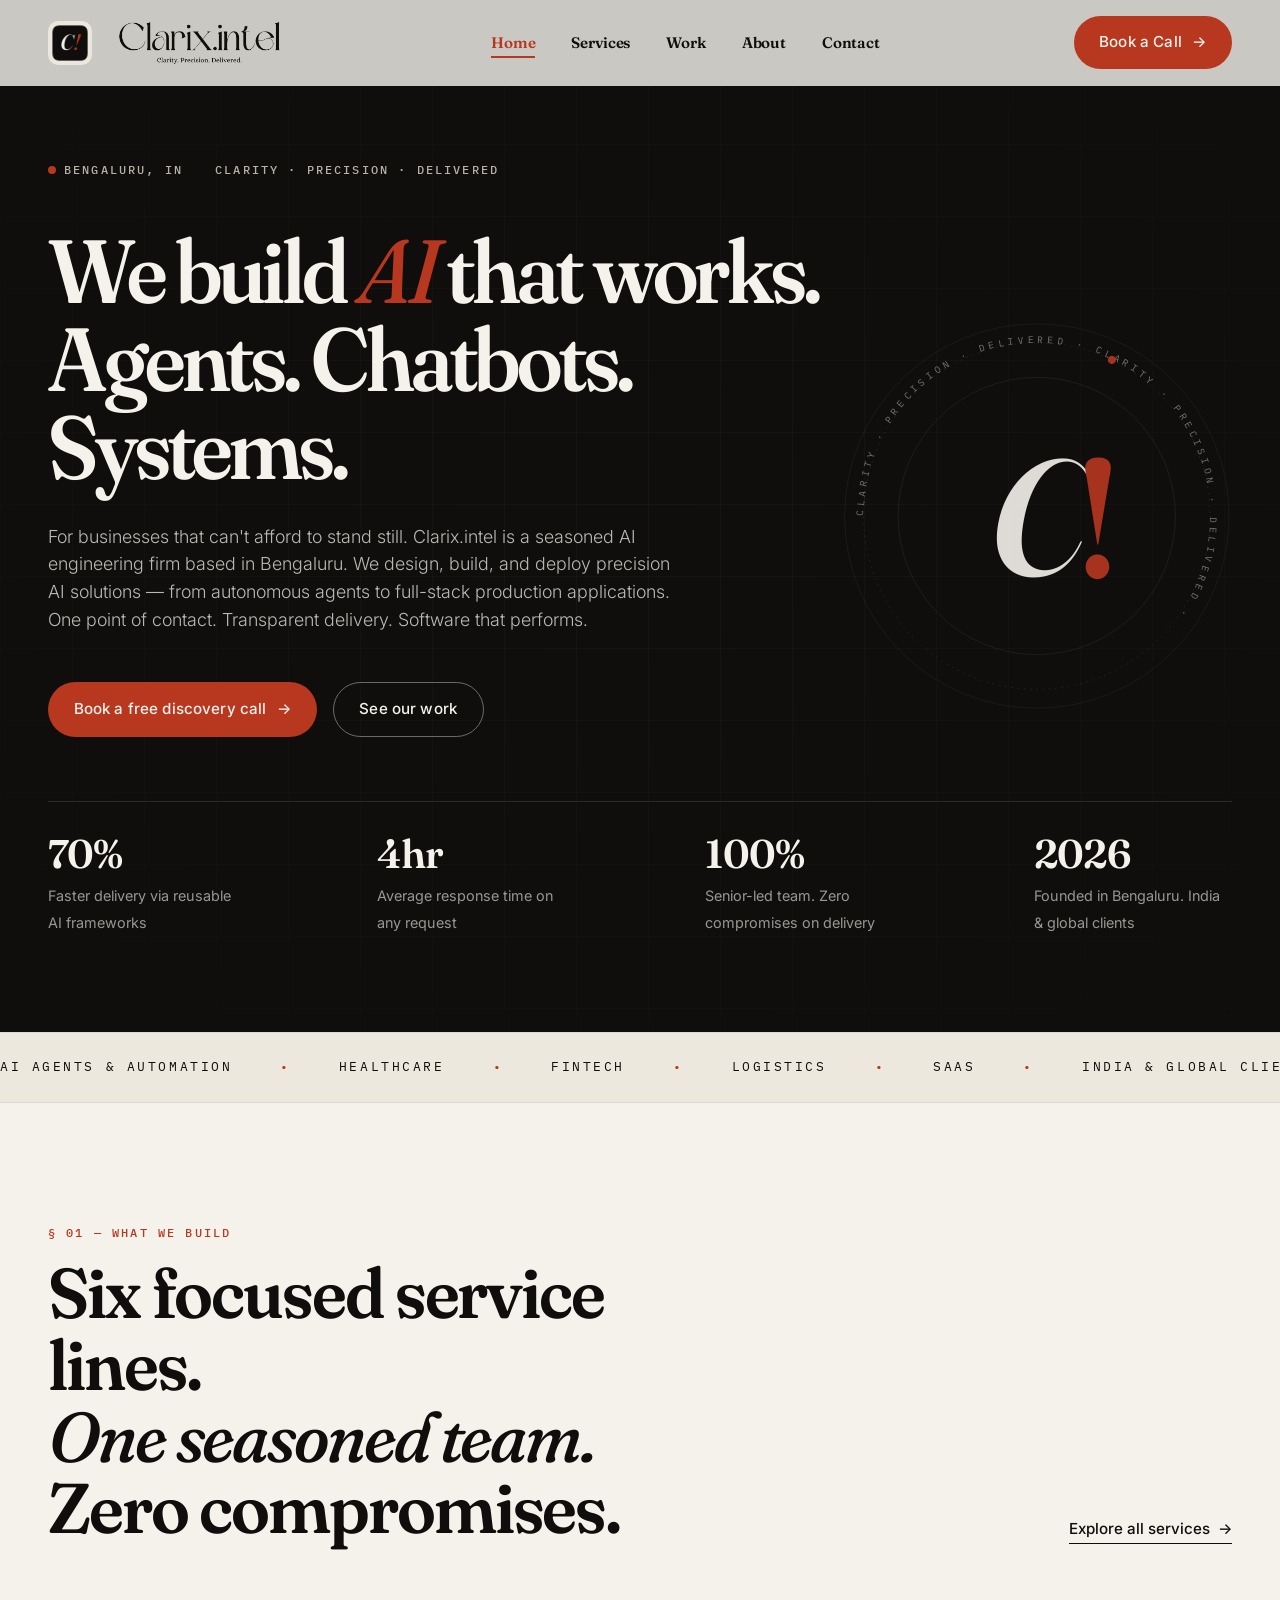
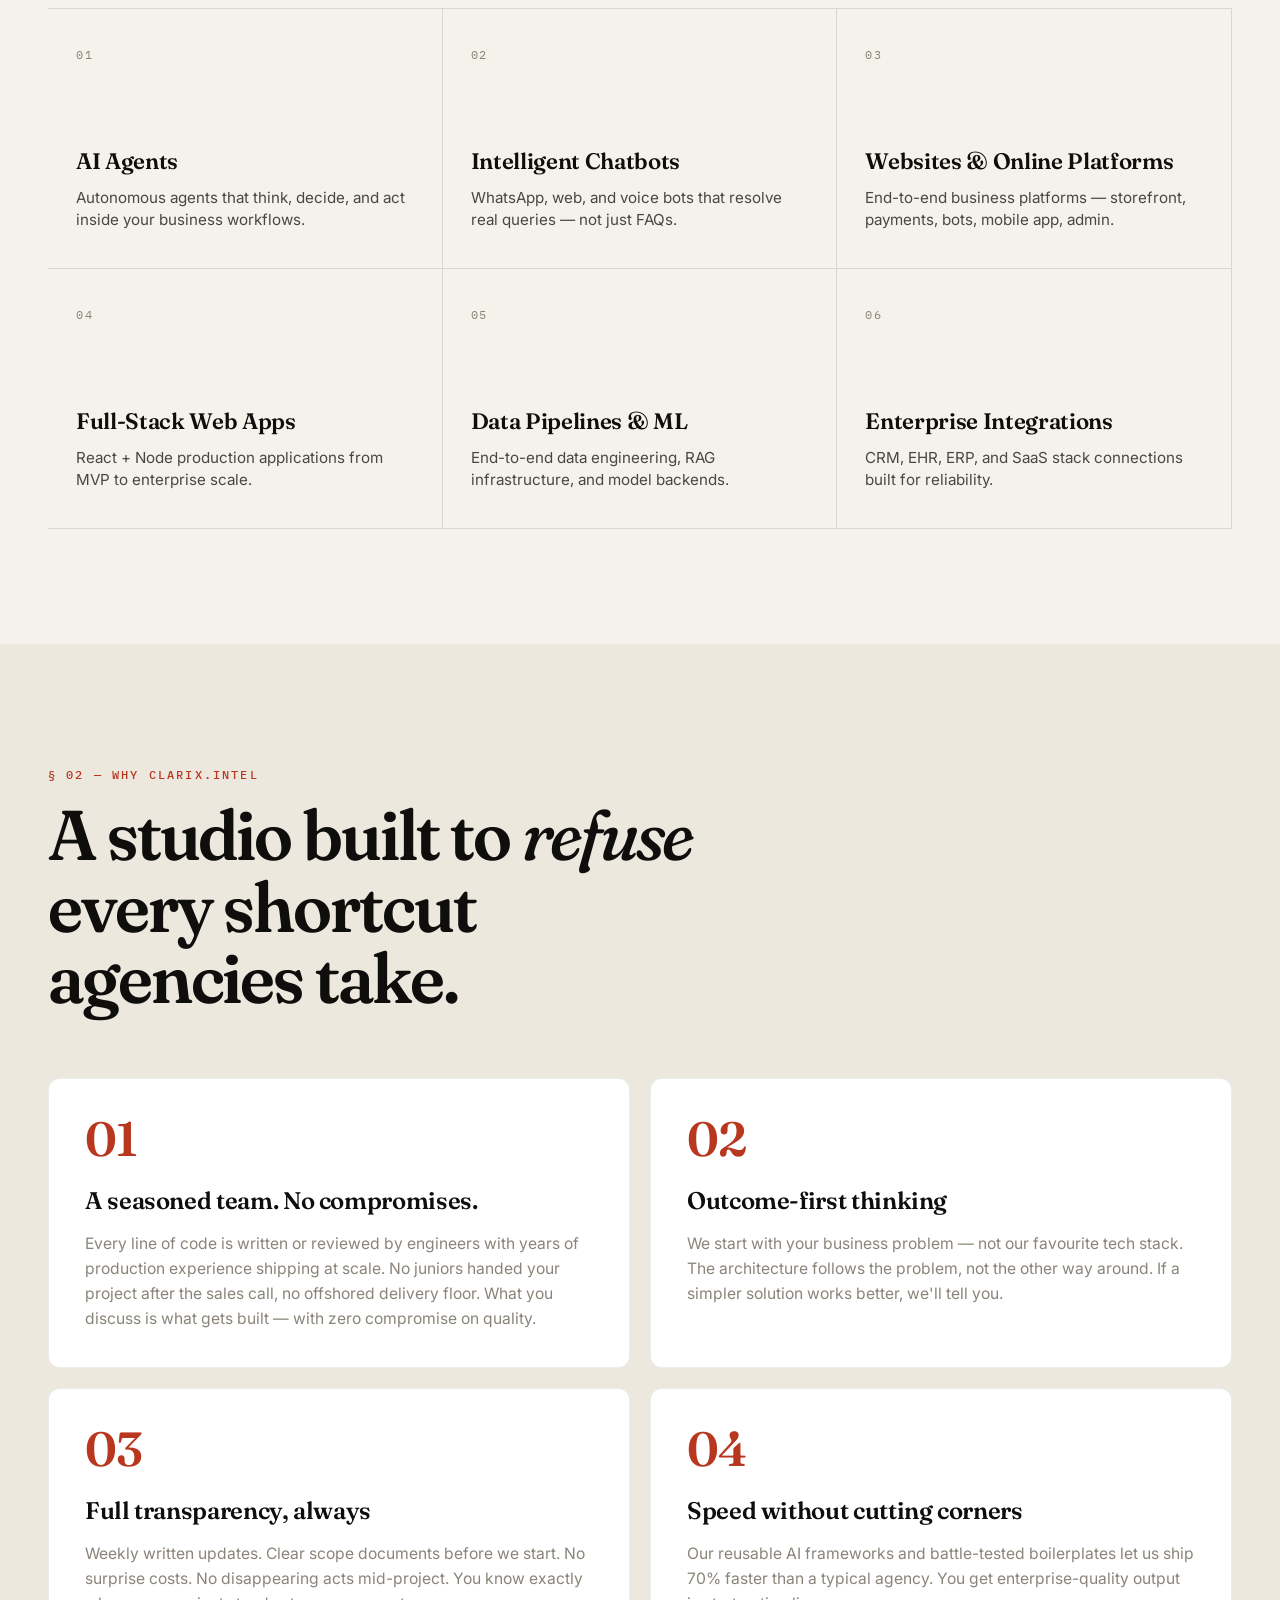
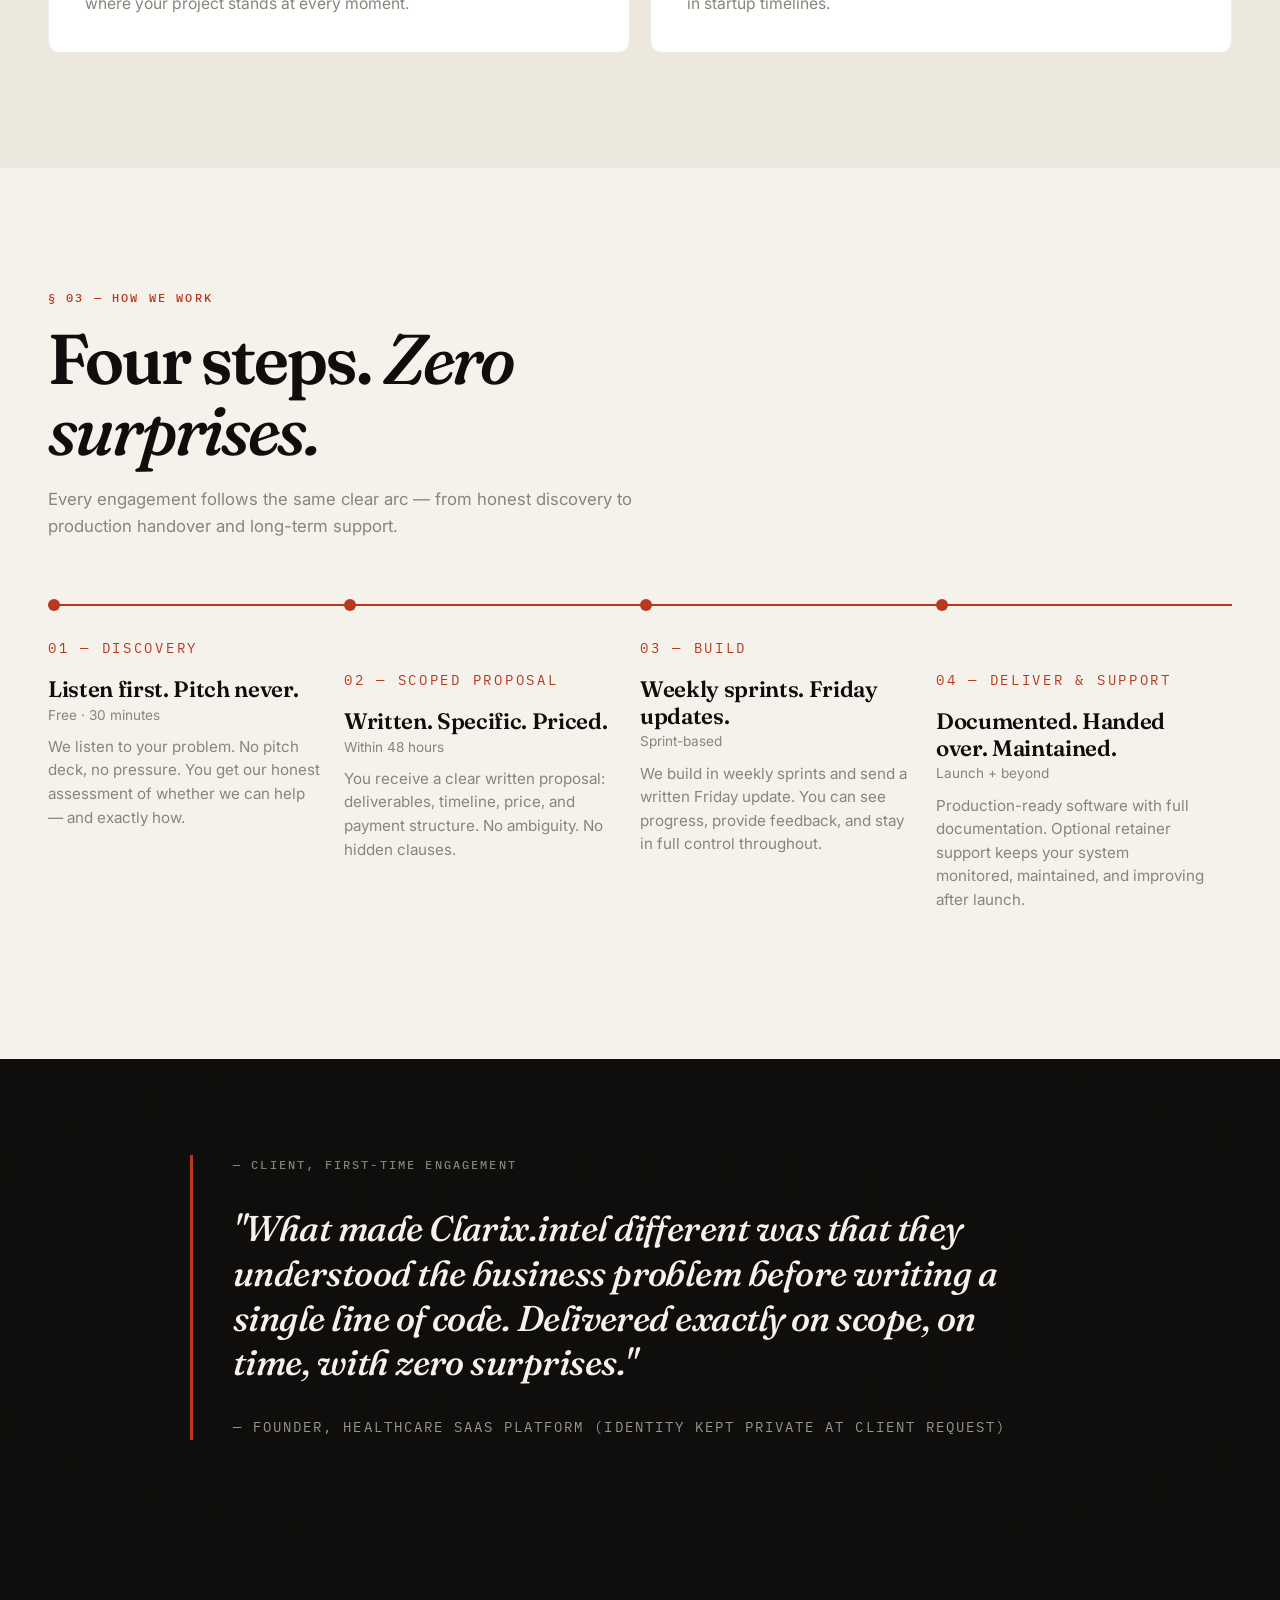
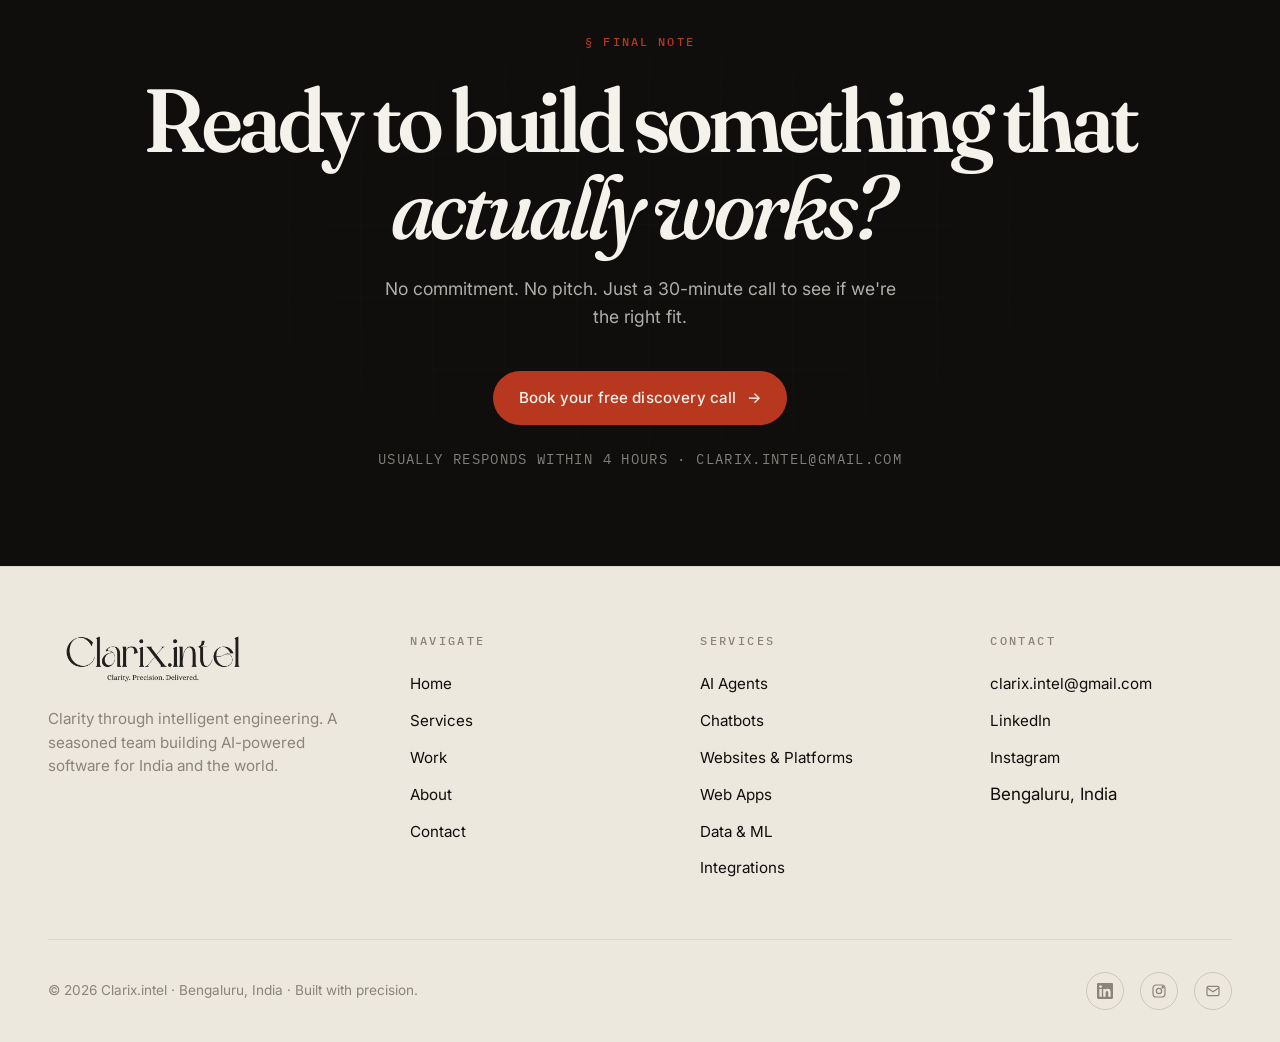
==== commit 54f244dc: "Refactor contact and index pages; update service offerings and descriptions - Updated contact sectio" ====
--- a/Portfolio/index.html
+++ b/Portfolio/index.html
@@ -141,7 +141,7 @@
             <div class="section-head reveal">
                 <div class="section-head-text">
                     <span class="eyebrow eyebrow-rust">§ 01 — WHAT WE BUILD</span>
-                    <h2 class="display-lg">Five focused service lines.<br><em>One seasoned team.</em> Zero compromises.</h2>
+                    <h2 class="display-lg">Six focused service lines.<br><em>One seasoned team.</em> Zero compromises.</h2>
                 </div>
                 <a href="services.html" class="text-link">Explore all services <span>→</span></a>
             </div>
@@ -167,9 +167,19 @@
                         <p>WhatsApp, web, and voice bots that resolve real queries — not just FAQs.</p>
                     </div>
                 </a>
+                <a href="services.html#platforms" class="service-tile">
+                    <div class="service-tile-head">
+                        <span class="service-tile-num">03</span>
+                        <span class="service-tile-arrow">↗</span>
+                    </div>
+                    <div>
+                        <h3>Websites &amp; Online Platforms</h3>
+                        <p>End-to-end business platforms — storefront, payments, bots, mobile app, admin.</p>
+                    </div>
+                </a>
                 <a href="services.html#webapps" class="service-tile">
                     <div class="service-tile-head">
-                        <span class="service-tile-num">03</span>
+                        <span class="service-tile-num">04</span>
                         <span class="service-tile-arrow">↗</span>
                     </div>
                     <div>
@@ -179,7 +189,7 @@
                 </a>
                 <a href="services.html#data" class="service-tile">
                     <div class="service-tile-head">
-                        <span class="service-tile-num">04</span>
+                        <span class="service-tile-num">05</span>
                         <span class="service-tile-arrow">↗</span>
                     </div>
                     <div>
@@ -189,7 +199,7 @@
                 </a>
                 <a href="services.html#integrations" class="service-tile">
                     <div class="service-tile-head">
-                        <span class="service-tile-num">05</span>
+                        <span class="service-tile-num">06</span>
                         <span class="service-tile-arrow">↗</span>
                     </div>
                     <div>
@@ -303,8 +313,10 @@
         <div class="container">
             <div class="footer-main">
                 <div class="footer-brand">
-                    <div class="display-sm">Clarix<span class="text-rust">.</span>intel</div>
-                    <p>Clarity through intelligent engineering. A seasoned AI engineering firm built for businesses ready to operate at the next level.</p>
+                    <a href="index.html" aria-label="Clarix.intel — home">
+                        <img src="clarix-wordmark.png" alt="Clarix.intel" class="footer-brand-img" />
+                    </a>
+                    <p>Clarity through intelligent engineering. A seasoned team building AI-powered software for India and the world.</p>
                 </div>
                 <div class="footer-col">
                     <h4>Navigate</h4>
@@ -321,6 +333,7 @@
                     <ul>
                         <li><a href="services.html#agents">AI Agents</a></li>
                         <li><a href="services.html#chatbots">Chatbots</a></li>
+                        <li><a href="services.html#platforms">Websites &amp; Platforms</a></li>
                         <li><a href="services.html#webapps">Web Apps</a></li>
                         <li><a href="services.html#data">Data &amp; ML</a></li>
                         <li><a href="services.html#integrations">Integrations</a></li>
--- a/Portfolio/styles.css
+++ b/Portfolio/styles.css
@@ -676,7 +676,7 @@
 
 .service-tiles {
     display: grid;
-    grid-template-columns: repeat(5, 1fr);
+    grid-template-columns: repeat(3, 1fr);
     gap: 0;
     border-top: 1px solid rgba(15, 14, 12, 0.12);
 }
@@ -960,10 +960,27 @@
 }
 
 .footer-brand .display-sm { margin-bottom: 0.75rem; }
+
+.footer-brand-img {
+    height: 56px;
+    width: auto;
+    display: block;
+    margin-bottom: 1.25rem;
+    opacity: 0.92;
+    transition: opacity 0.3s ease;
+}
+
+.footer-brand-img:hover { opacity: 1; }
+
+@media (max-width: 640px) {
+    .footer-brand-img { height: 46px; }
+}
+
 .footer-brand p {
     color: var(--stone);
     font-size: 0.95rem;
-    max-width: 32ch;
+    max-width: 34ch;
+    line-height: 1.55;
 }
 
 .footer-col h4 {
@@ -1288,18 +1305,107 @@
 .founder-avatar {
     width: 160px;
     height: 160px;
-    border-radius: 28px;
+    border-radius: 50%;
     overflow: hidden;
     flex-shrink: 0;
-    display: block;
-}
-
-.founder-avatar img {
+    background: var(--ink);
+    color: var(--cream);
+    display: flex;
+    align-items: center;
+    justify-content: center;
+    font-family: var(--font-display);
+    font-weight: 600;
+    font-size: 3.5rem;
+    letter-spacing: -0.02em;
+    font-variation-settings: "SOFT" 100, "WONK" 1;
+}
+
+.founder-avatar img,
+.member-avatar img {
     width: 100%;
     height: 100%;
     object-fit: cover;
     display: block;
 }
+
+.founder-avatar .accent,
+.member-avatar .accent {
+    color: var(--rust);
+}
+
+/* Team grid (Yuvaraj &amp; Vardhan) */
+.team-grid {
+    display: grid;
+    grid-template-columns: repeat(2, 1fr);
+    gap: 1.5rem;
+    margin-top: 3rem;
+}
+
+@media (max-width: 720px) {
+    .team-grid { grid-template-columns: 1fr; }
+}
+
+.member-card {
+    background: var(--white);
+    border-radius: 16px;
+    padding: 2.5rem;
+    border: 1px solid rgba(15, 14, 12, 0.08);
+    display: flex;
+    flex-direction: column;
+    gap: 1.5rem;
+    transition: border-color 0.3s ease, transform 0.4s var(--ease);
+}
+
+.member-card:hover {
+    border-color: rgba(15, 14, 12, 0.18);
+    transform: translateY(-3px);
+}
+
+@media (max-width: 560px) {
+    .member-card { padding: 2rem 1.5rem; }
+}
+
+.member-avatar {
+    width: 96px;
+    height: 96px;
+    border-radius: 50%;
+    background: var(--ink);
+    color: var(--cream);
+    display: flex;
+    align-items: center;
+    justify-content: center;
+    font-family: var(--font-display);
+    font-weight: 600;
+    font-size: 2.1rem;
+    letter-spacing: -0.02em;
+    flex-shrink: 0;
+    overflow: hidden;
+    font-variation-settings: "SOFT" 100, "WONK" 1;
+}
+
+.member-info .eyebrow {
+    display: block;
+    margin-bottom: 0.5rem;
+    font-size: 0.7rem;
+}
+
+.member-info h3 {
+    font-family: var(--font-display);
+    font-size: 1.5rem;
+    font-weight: 600;
+    letter-spacing: -0.015em;
+    margin-bottom: 0.75rem;
+    line-height: 1.2;
+}
+
+.member-info > p {
+    font-size: 0.98rem;
+    line-height: 1.55;
+    color: var(--ink-soft);
+    margin-bottom: 1.25rem;
+}
+
+.member-info .skill-tags { margin-bottom: 0; }
 
 .founder-info .eyebrow { margin-bottom: 0.75rem; }
 .founder-info h3 {
@@ -1339,6 +1445,162 @@
     border-radius: 999px;
     color: var(--ink);
     letter-spacing: 0.03em;
+}
+
+.founder-key {
+    margin-top: 2rem;
+    padding-top: 1.75rem;
+    border-top: 1px solid rgba(15, 14, 12, 0.1);
+}
+
+.founder-key .skill-tags { margin-bottom: 0; }
+
+.founder-expand {
+    margin-top: 2rem;
+}
+
+.founder-expand > summary {
+    list-style: none;
+    cursor: pointer;
+    display: inline-flex;
+    align-items: center;
+    gap: 0.75rem;
+    padding: 0.75rem 1.4rem;
+    border: 1px solid var(--ink);
+    border-radius: 999px;
+    font-family: var(--font-mono);
+    font-size: 0.72rem;
+    letter-spacing: 0.15em;
+    text-transform: uppercase;
+    color: var(--ink);
+    font-weight: 500;
+    transition: background 0.3s ease, color 0.3s ease, transform 0.25s ease;
+    user-select: none;
+}
+
+.founder-expand > summary::-webkit-details-marker { display: none; }
+.founder-expand > summary::marker { content: ""; display: none; }
+
+.founder-expand > summary:hover {
+    background: var(--ink);
+    color: var(--cream);
+    transform: translateY(-1px);
+}
+
+.founder-expand > summary:focus-visible {
+    outline: 2px solid var(--rust);
+    outline-offset: 3px;
+}
+
+.expand-label { display: inline-block; }
+.founder-expand .expand-open { display: none; }
+.founder-expand[open] .expand-closed { display: none; }
+.founder-expand[open] .expand-open { display: inline-block; }
+
+.expand-icon {
+    display: inline-flex;
+    align-items: center;
+    justify-content: center;
+    width: 18px;
+    height: 18px;
+    transition: transform 0.35s var(--ease);
+    font-size: 0.85rem;
+    line-height: 1;
+}
+
+.founder-expand[open] .expand-icon { transform: rotate(180deg); }
+
+.founder-expand[open] > .founder-section:first-of-type {
+    margin-top: 2rem;
+}
+
+.founder-link {
+    border-top: 1px solid rgba(15, 14, 12, 0.1);
+    padding-top: 1.5rem;
+    margin-top: 2rem !important;
+}
+
+.founder-section {
+    margin-top: 2.25rem;
+    padding-top: 1.75rem;
+    border-top: 1px solid rgba(15, 14, 12, 0.1);
+}
+
+.founder-section-head {
+    font-family: var(--font-mono);
+    font-size: 0.72rem;
+    letter-spacing: 0.18em;
+    text-transform: uppercase;
+    color: var(--rust);
+    font-weight: 500;
+    margin-bottom: 1.5rem;
+}
+
+.skill-group {
+    margin-bottom: 1.5rem;
+}
+
+.skill-group:last-child {
+    margin-bottom: 0;
+}
+
+.skill-group-label {
+    display: block;
+    font-family: var(--font-mono);
+    font-size: 0.7rem;
+    letter-spacing: 0.15em;
+    text-transform: uppercase;
+    color: var(--stone);
+    margin-bottom: 0.65rem;
+    font-weight: 500;
+}
+
+.skill-group .skill-tags {
+    margin-bottom: 0;
+}
+
+.founder-list {
+    list-style: none;
+    padding: 0;
+    margin: 0;
+}
+
+.founder-list li {
+    display: flex;
+    justify-content: space-between;
+    align-items: baseline;
+    gap: 1.25rem;
+    padding: 0.85rem 0;
+    border-bottom: 1px dashed rgba(15, 14, 12, 0.12);
+    font-size: 0.95rem;
+    line-height: 1.4;
+}
+
+.founder-list li:last-child { border-bottom: none; }
+.founder-list li:first-child { padding-top: 0; }
+
+.founder-list .item-name {
+    font-weight: 500;
+    color: var(--ink);
+}
+
+.founder-list .item-meta {
+    font-family: var(--font-mono);
+    font-size: 0.76rem;
+    letter-spacing: 0.05em;
+    color: var(--stone);
+    text-align: right;
+    flex-shrink: 0;
+    white-space: nowrap;
+}
+
+@media (max-width: 560px) {
+    .founder-list li {
+        flex-direction: column;
+        gap: 0.35rem;
+        align-items: flex-start;
+    }
+    .founder-list .item-meta { text-align: left; }
 }
 
 .value-card {
@@ -1669,8 +1931,7 @@
 }
 
 .contact-details {
-    border-top: 1px solid rgba(15, 14, 12, 0.1);
-    padding-top: 2rem;
+    margin-top: 1.5rem;
 }
 
 .contact-details ul { list-style: none; }
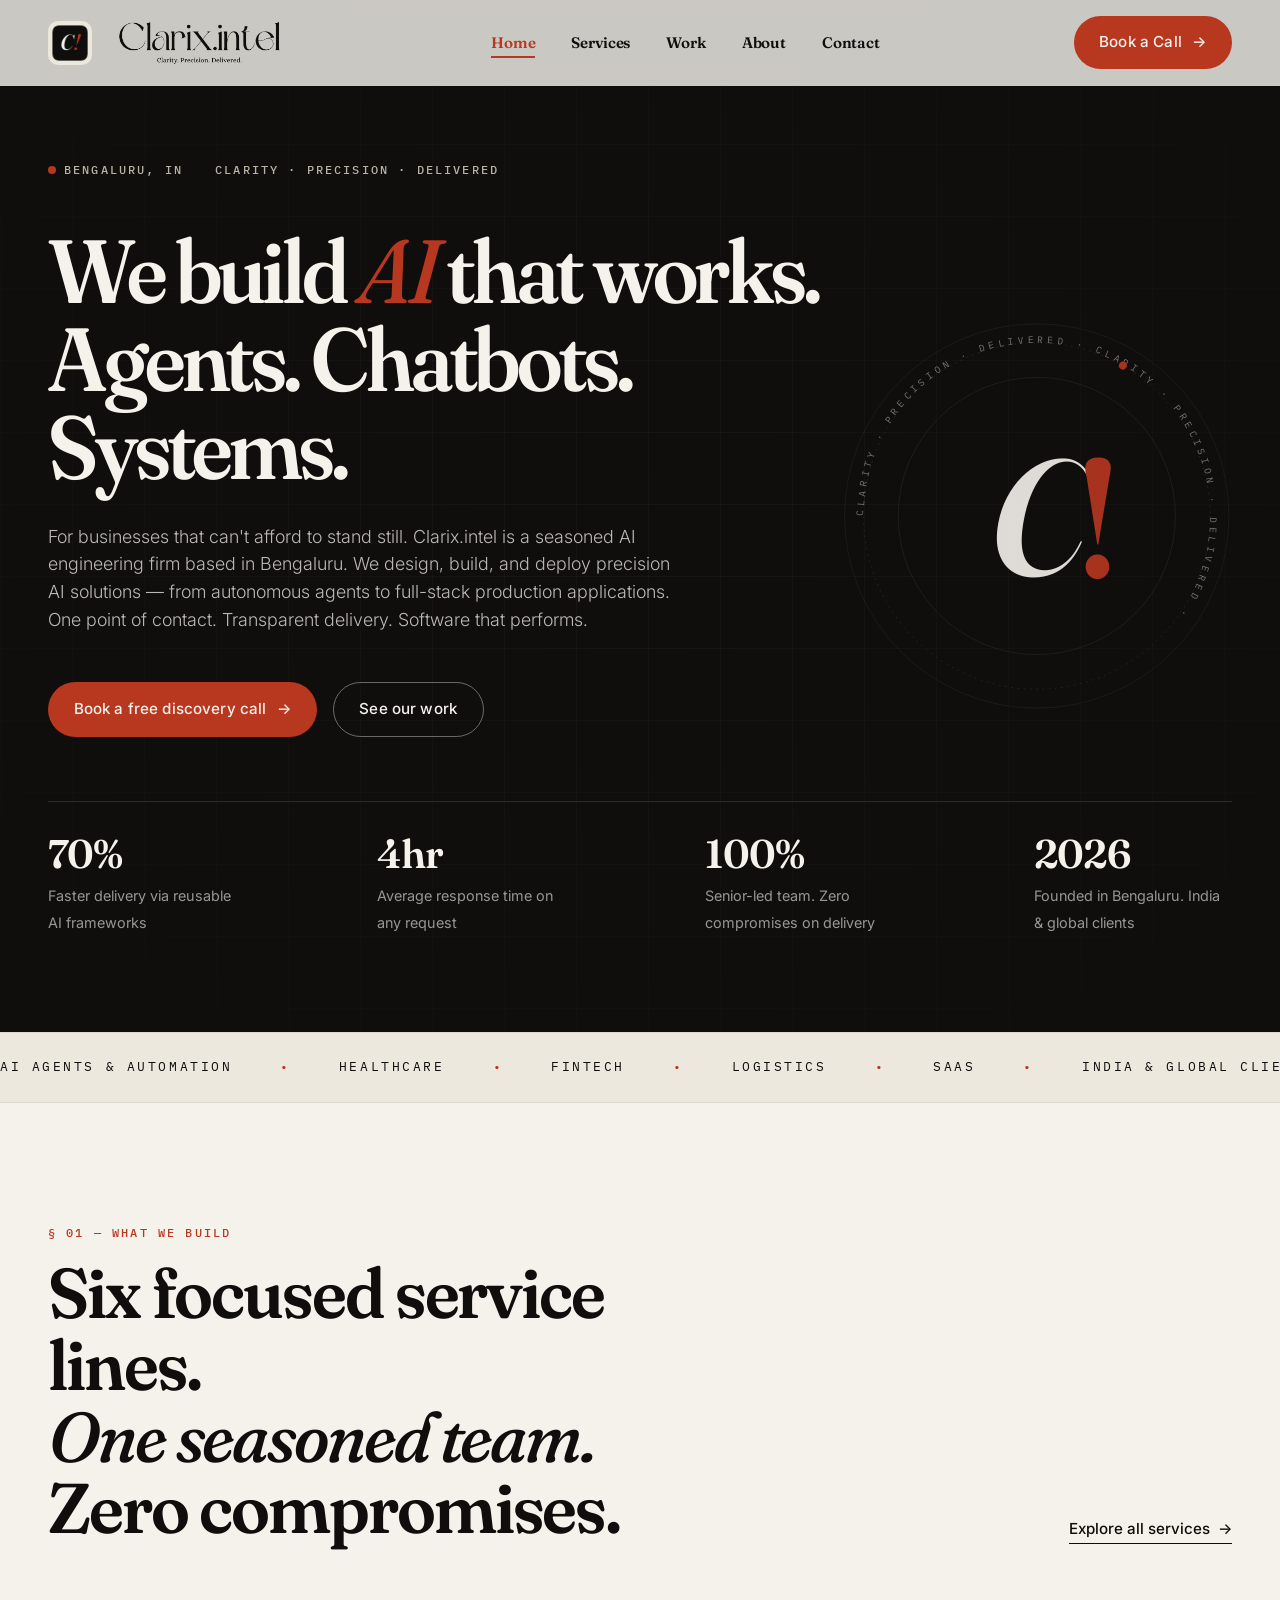
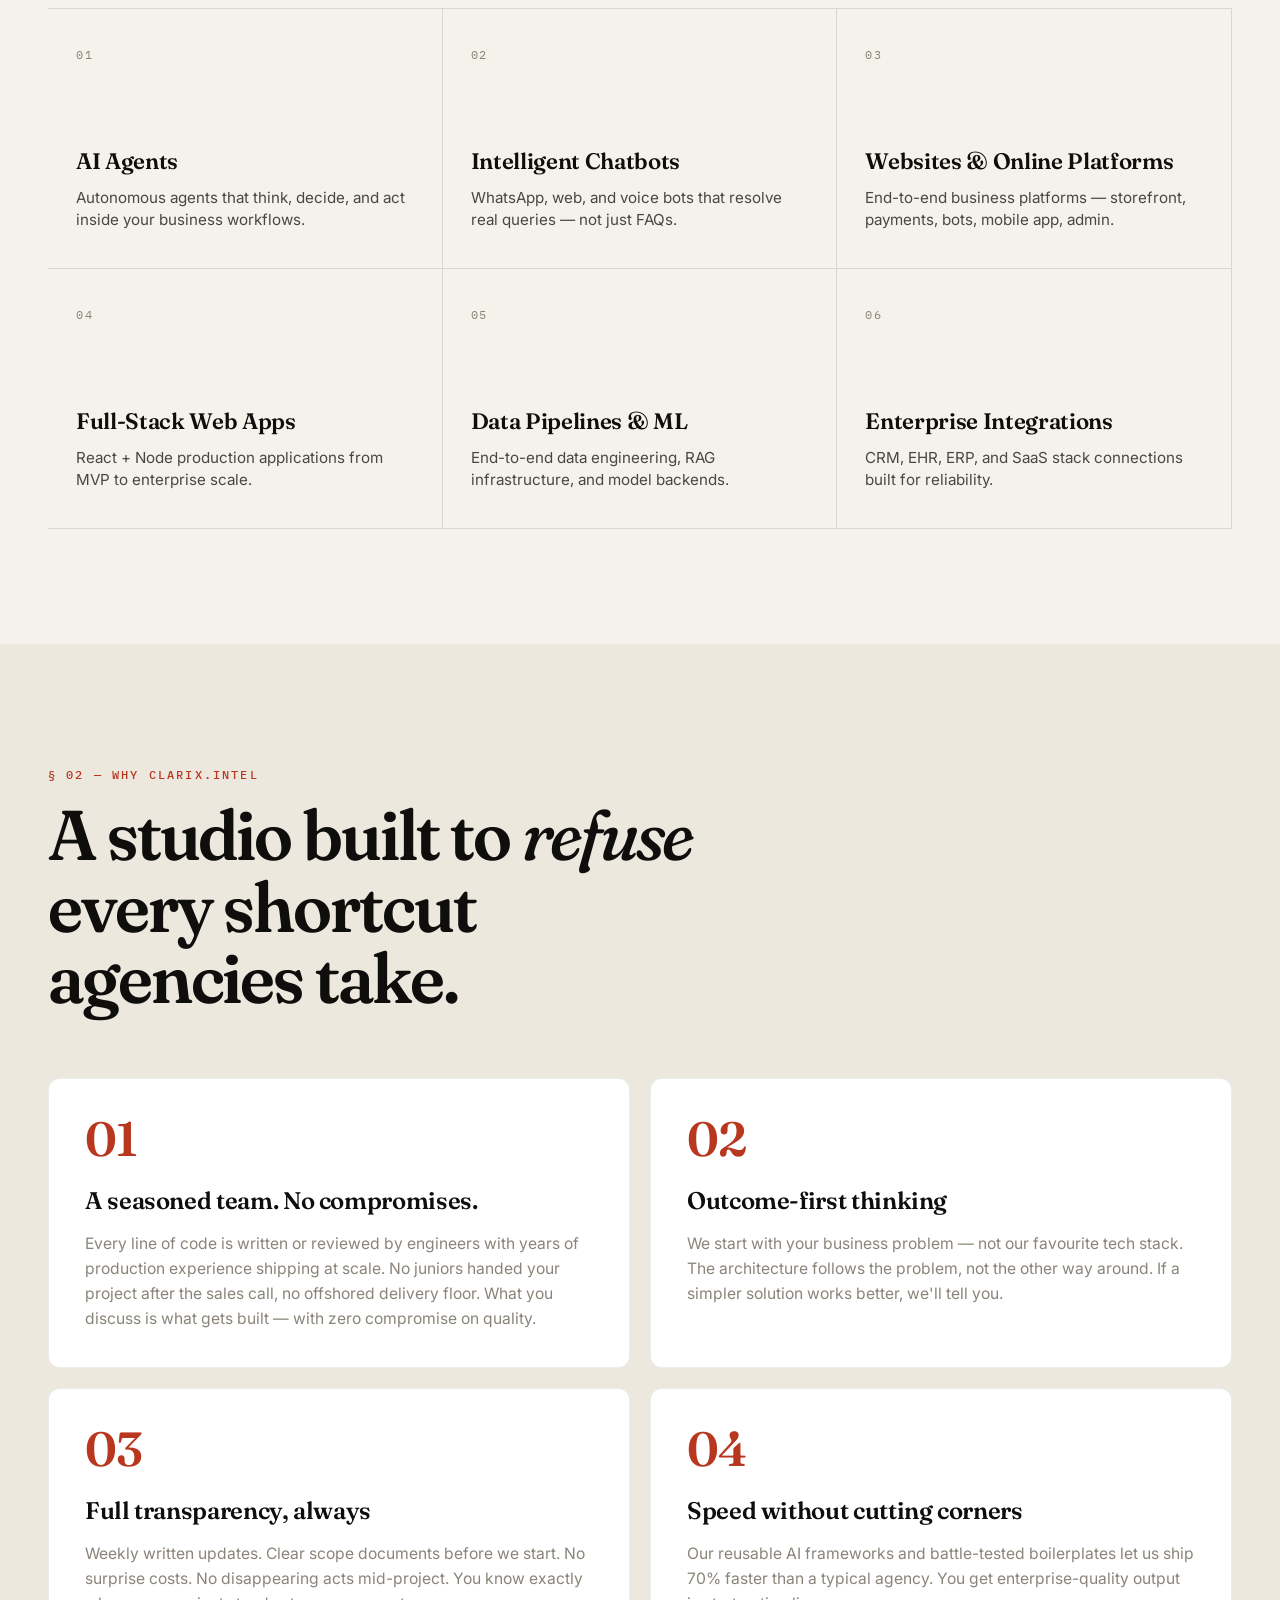
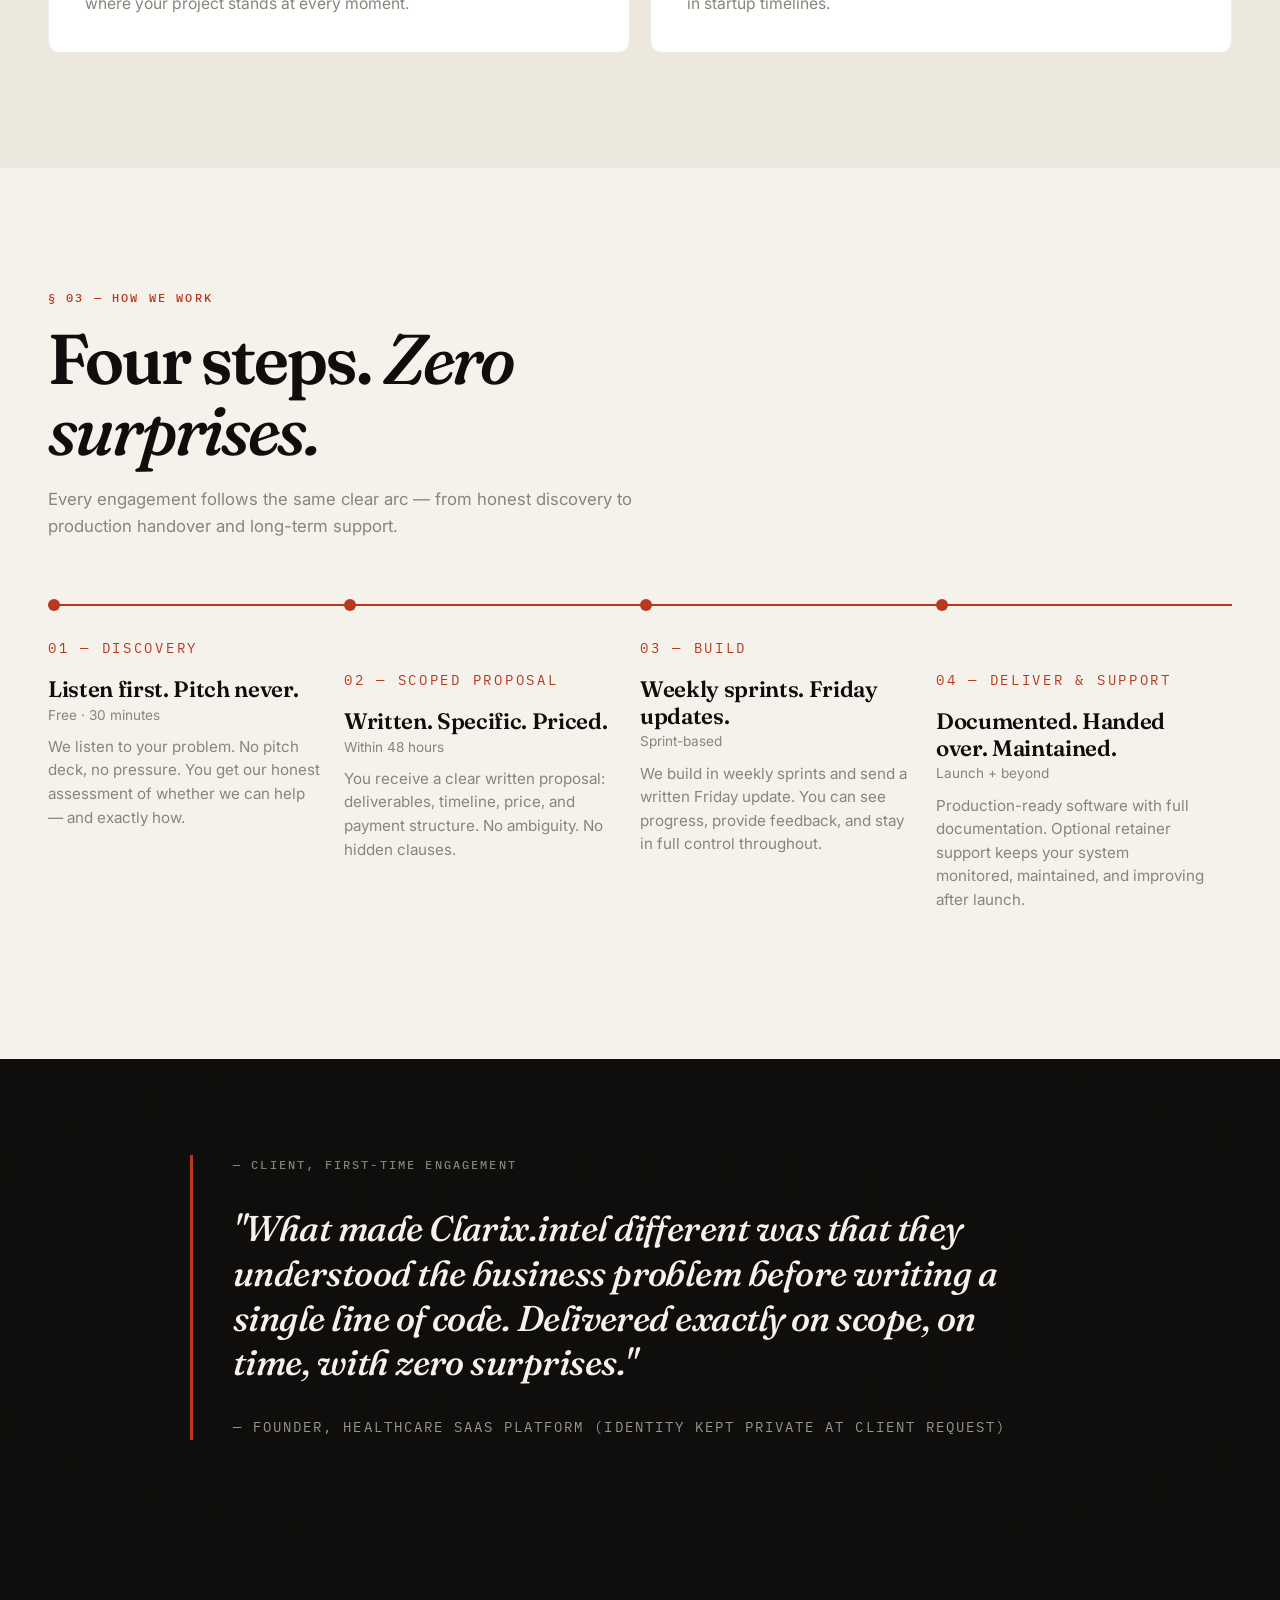
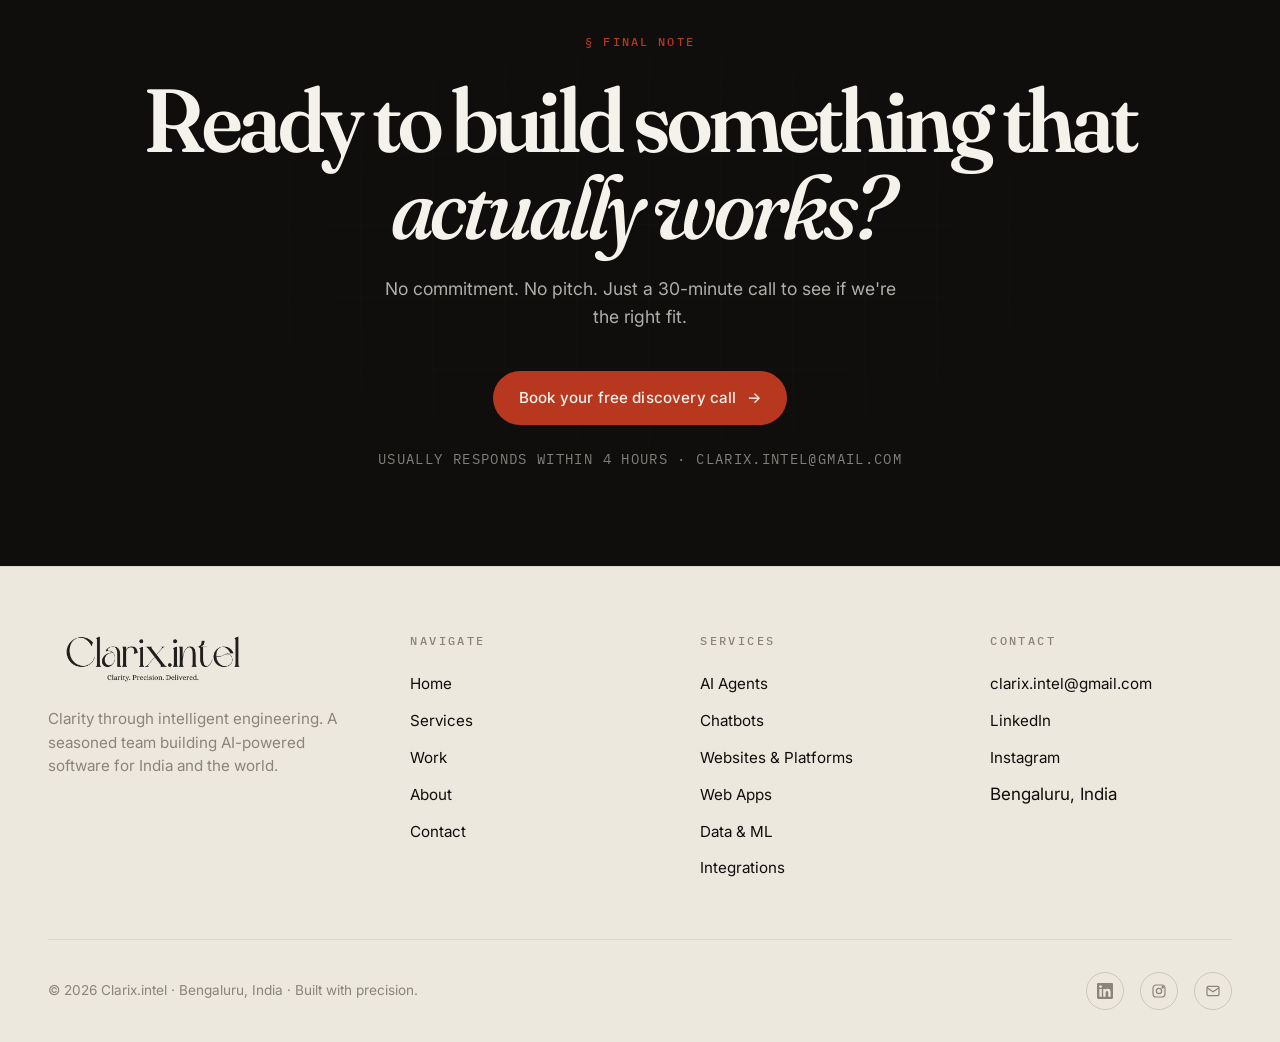
==== commit 4efe1049: "Add favicon and icons to all HTML pages for improved branding" ====
--- a/Portfolio/index.html
+++ b/Portfolio/index.html
@@ -5,6 +5,10 @@
     <meta name="viewport" content="width=device-width, initial-scale=1.0" />
     <title>Clarix.intel — Clarity through intelligent engineering</title>
     <meta name="description" content="Clarix.intel is a seasoned AI engineering firm based in Bengaluru. We build AI agents, chatbots, automation systems, and full-stack software for businesses ready to operate at the next level." />
+    <link rel="icon" type="image/x-icon" href="favicon.ico" />
+    <link rel="icon" type="image/png" sizes="32x32" href="favicon-32.png" />
+    <link rel="icon" type="image/png" sizes="16x16" href="favicon-16.png" />
+    <link rel="apple-touch-icon" sizes="180x180" href="apple-touch-icon.png" />
     <link rel="preconnect" href="https://fonts.googleapis.com" />
     <link rel="preconnect" href="https://fonts.gstatic.com" crossorigin />
     <link href="https://fonts.googleapis.com/css2?family=Fraunces:ital,opsz,wght,SOFT,WONK@0,9..144,300..700,0..100,0..1;1,9..144,300..700,0..100,0..1&family=Inter:wght@300;400;500;600;700&family=IBM+Plex+Mono:wght@400;500;600&display=swap" rel="stylesheet" />
